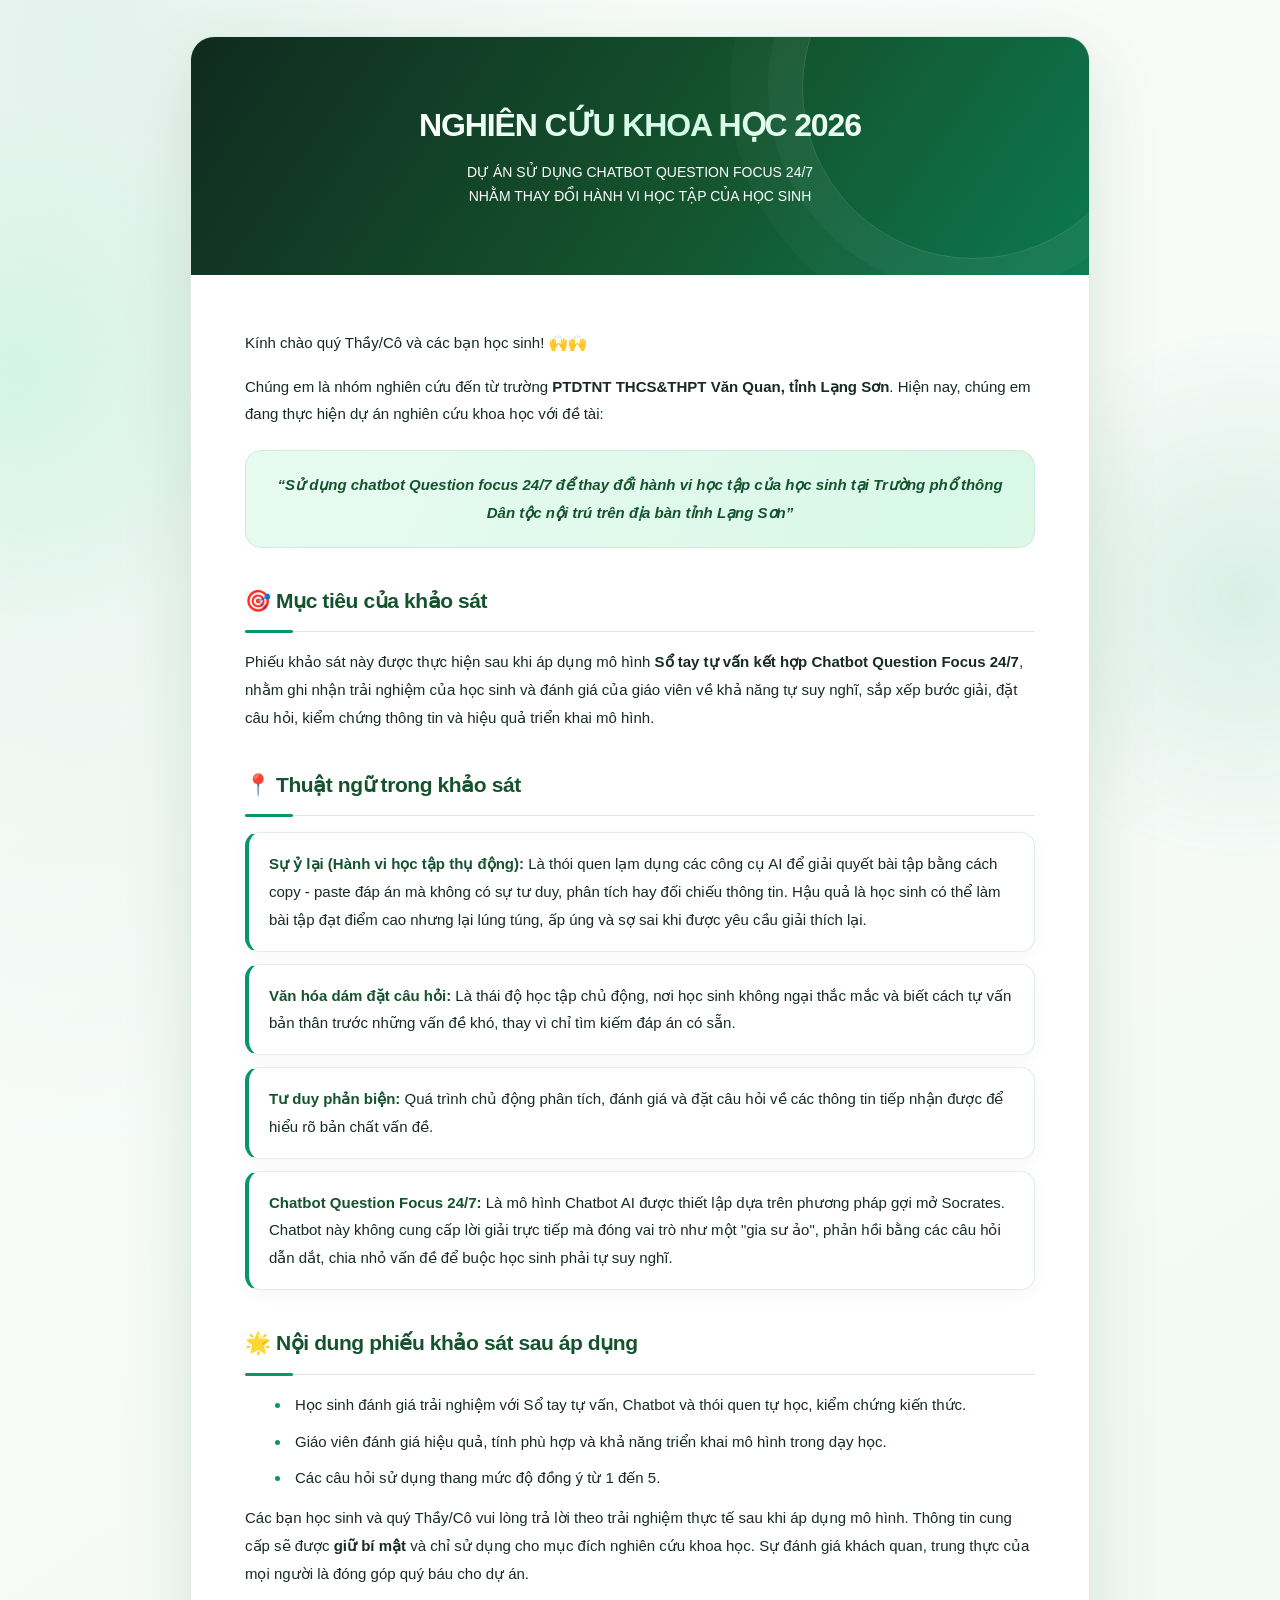
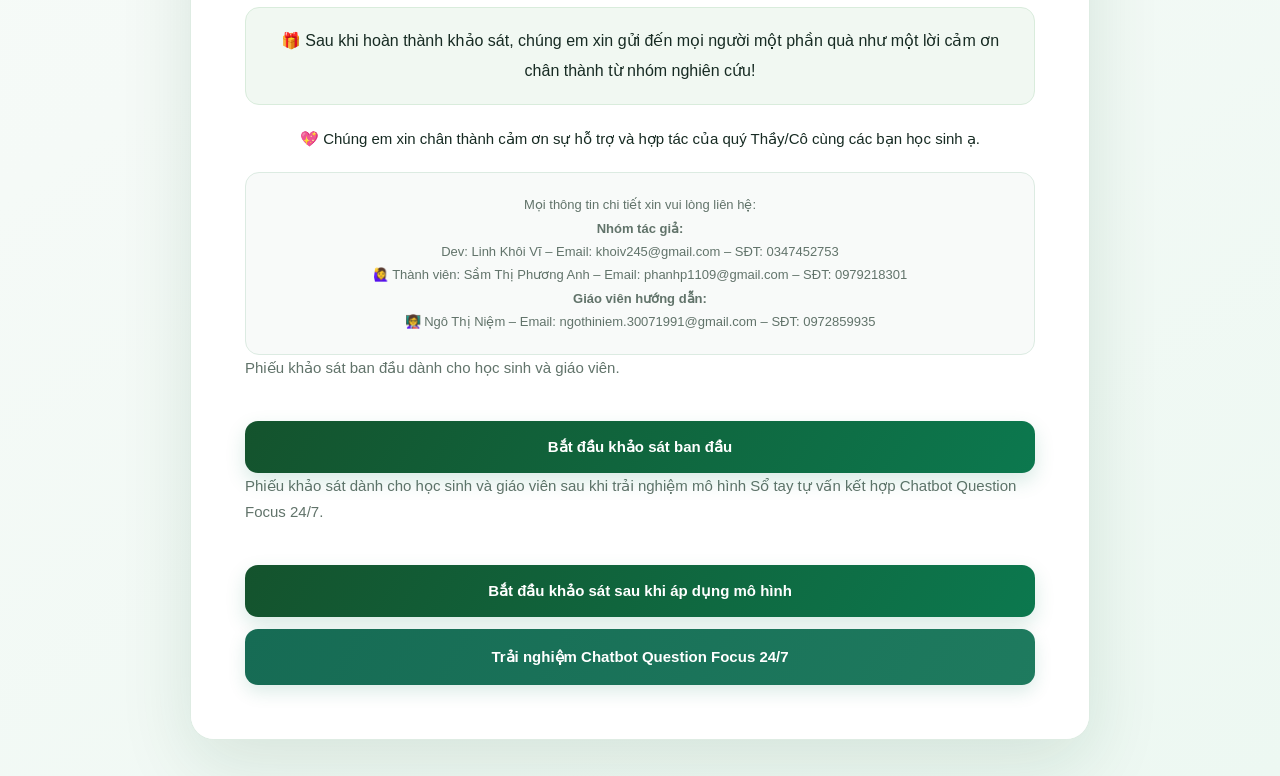
==== index.html @ 38b297c0 "Update index.html" ====
<!DOCTYPE html>
<html lang="vi">
<head>
  <meta charset="UTF-8">
  <meta name="viewport" content="width=device-width, initial-scale=1.0">
  <title>Khảo sát NCKH - Chatbot Question Focus 24/7</title>
  <link rel="stylesheet" href="style.css">
</head>
<body>
<div class="container">

  <div class="header">
    <h1>NGHIÊN CỨU KHOA HỌC 2026</h1>
    <div class="subtitle">
      DỰ ÁN SỬ DỤNG CHATBOT QUESTION FOCUS 24/7<br>
      NHẰM THAY ĐỔI HÀNH VI HỌC TẬP CỦA HỌC SINH
    </div>
  </div>

  <!-- ================= TRANG CHÀO ================= -->
  <div id="introPage" class="intro">

    <!-- Banner đầu trang -->
    <div class="banner-wrap">
      <img
        src="https://i.postimg.cc/vBCntQRx/bannerkhkt.png"
        alt="Banner dự án NCKH - Chatbot Question Focus 24/7"
        class="banner-img"
        onerror="this.parentElement.style.display='none'"
      >
    </div>

    <!-- Nội dung text -->
    <div class="intro-content">
      <p>Kính chào quý Thầy/Cô và các bạn học sinh! 🙌🙌</p>
      <p>Chúng em là nhóm nghiên cứu đến từ trường <strong>PTDTNT THCS&THPT Văn Quan, tỉnh Lạng Sơn</strong>. Hiện nay, chúng em đang thực hiện dự án nghiên cứu khoa học với đề tài:</p>
      <p class="topic">
        “Sử dụng chatbot Question focus 24/7 để thay đổi hành vi học tập của học sinh tại Trường phổ thông Dân tộc nội trú trên địa bàn tỉnh Lạng Sơn”
      </p>

      <h2>🎯 Mục tiêu của khảo sát</h2>
      <p>Phiếu khảo sát này được thực hiện sau khi áp dụng mô hình <strong>Sổ tay tự vấn kết hợp Chatbot Question Focus 24/7</strong>, nhằm ghi nhận trải nghiệm của học sinh và đánh giá của giáo viên về khả năng tự suy nghĩ, sắp xếp bước giải, đặt câu hỏi, kiểm chứng thông tin và hiệu quả triển khai mô hình.</p>

      <h2>📍 Thuật ngữ trong khảo sát</h2>
      <div class="term-box">
        <strong>Sự ỷ lại (Hành vi học tập thụ động):</strong> Là thói quen lạm dụng các công cụ AI để giải quyết bài tập bằng cách copy - paste đáp án mà không có sự tư duy, phân tích hay đối chiếu thông tin. Hậu quả là học sinh có thể làm bài tập đạt điểm cao nhưng lại lúng túng, ấp úng và sợ sai khi được yêu cầu giải thích lại.
      </div>
      <div class="term-box">
        <strong>Văn hóa dám đặt câu hỏi:</strong> Là thái độ học tập chủ động, nơi học sinh không ngại thắc mắc và biết cách tự vấn bản thân trước những vấn đề khó, thay vì chỉ tìm kiếm đáp án có sẵn.
      </div>
      <div class="term-box">
        <strong>Tư duy phản biện:</strong> Quá trình chủ động phân tích, đánh giá và đặt câu hỏi về các thông tin tiếp nhận được để hiểu rõ bản chất vấn đề.
      </div>
      <div class="term-box">
        <strong>Chatbot Question Focus 24/7:</strong> Là mô hình Chatbot AI được thiết lập dựa trên phương pháp gợi mở Socrates. Chatbot này không cung cấp lời giải trực tiếp mà đóng vai trò như một "gia sư ảo", phản hồi bằng các câu hỏi dẫn dắt, chia nhỏ vấn đề để buộc học sinh phải tự suy nghĩ.
      </div>

      <h2>🌟 Nội dung phiếu khảo sát sau áp dụng</h2>
      <ul>
        <li>Học sinh đánh giá trải nghiệm với Sổ tay tự vấn, Chatbot và thói quen tự học, kiểm chứng kiến thức.</li>
        <li>Giáo viên đánh giá hiệu quả, tính phù hợp và khả năng triển khai mô hình trong dạy học.</li>
        <li>Các câu hỏi sử dụng thang mức độ đồng ý từ 1 đến 5.</li>
      </ul>

      <p>Các bạn học sinh và quý Thầy/Cô vui lòng trả lời theo trải nghiệm thực tế sau khi áp dụng mô hình. Thông tin cung cấp sẽ được <strong>giữ bí mật</strong> và chỉ sử dụng cho mục đích nghiên cứu khoa học. Sự đánh giá khách quan, trung thực của mọi người là đóng góp quý báu cho dự án.</p>

      <p class="gift-note">
        🎁 Sau khi hoàn thành khảo sát, chúng em xin gửi đến mọi người một phần quà như một lời cảm ơn chân thành từ nhóm nghiên cứu!
      </p>

      <p class="thanks">💖 Chúng em xin chân thành cảm ơn sự hỗ trợ và hợp tác của quý Thầy/Cô cùng các bạn học sinh ạ.</p>

      <div class="contact">
        Mọi thông tin chi tiết xin vui lòng liên hệ:<br>
        <strong>Nhóm tác giả:</strong><br>
        Dev: Linh Khôi Vĩ – Email: khoiv245@gmail.com – SĐT: 0347452753<br>
        🙋‍♀️ Thành viên: Sầm Thị Phương Anh – Email: phanhp1109@gmail.com – SĐT: 0979218301<br>
        <strong>Giáo viên hướng dẫn:</strong><br>
        👩‍🏫 Ngô Thị Niệm – Email: ngothiniem.30071991@gmail.com – SĐT: 0972859935
      </div>

      <p class="survey-intro">Phiếu khảo sát ban đầu dành cho học sinh và giáo viên.</p>
      <button class="btn-submit" type="button" onclick="showRoleSelection('initial')">
        Bắt đầu khảo sát ban đầu
      </button>
      <p class="survey-intro">Phiếu khảo sát dành cho học sinh và giáo viên sau khi trải nghiệm mô hình Sổ tay tự vấn kết hợp Chatbot Question Focus 24/7.</p>
      <button class="btn-submit" type="button" onclick="showRoleSelection('post')">
        Bắt đầu khảo sát sau khi áp dụng mô hình
      </button>

<a href="https://gemini.google.com/gem/1SuNA6aN_imQfyJyooSz0QFFwAR78Ip6Y?usp=sharing"
   target="_blank"
   rel="noopener"
   class="btn-chatbot">
  Trải nghiệm Chatbot Question Focus 24/7
</a>
    </div>

  </div>

  <!-- ================= CHỌN VAI TRÒ ================= -->
  <div id="rolePage" class="role-section" style="display:none;">
    <h2 id="rolePageTitle">👋 Bạn là ai?</h2>
    <p class="role-hint">Vui lòng chọn vai trò để hiển thị bảng khảo sát phù hợp</p>
    <div class="role-buttons">
      <button class="role-btn" onclick="selectRole('student')">
        <span class="icon">🎓</span>
        Học sinh
        <small>Dành cho học sinh các trường tham gia khảo sát</small>
      </button>
      <button class="role-btn" onclick="selectRole('teacher')">
        <span class="icon">👩‍🏫</span>
        Giáo viên
        <small>Dành cho quý Thầy/Cô giáo viên</small>
      </button>
    </div>
  </div>

  <!-- ================= FORM THÔNG TIN ================= -->
  <div id="infoPage" class="info-section" style="display:none;">
    <button class="btn-back" onclick="backToRole()">← Quay lại</button>
    <h2 id="infoTitle">📝 Thông tin người tham gia</h2>
    <p class="info-hint">Vui lòng cung cấp thông tin để phục vụ khảo sát.</p>

    <form id="infoForm" onsubmit="submitInfo(event)">
      <div class="form-group">
        <label for="school">Trường <span class="required">*</span></label>
        <select id="school" name="school" required>
          <option value="">-- Chọn trường --</option>
          <option value="PTDTNT THCS&THPT Bắc Sơn">PTDTNT THCS&amp;THPT Bắc Sơn</option>
          <option value="PTDTNT THCS&THPT Lộc Bình">PTDTNT THCS&amp;THPT Lộc Bình</option>
          <option value="PTDTNT THCS&THPT Chi Lăng">PTDTNT THCS&amp;THPT Chi Lăng</option>
        </select>
        <div class="error-msg" id="errSchool"></div>
      </div>

      <div class="form-group">
        <label for="fullName">Họ và tên <span class="required">*</span></label>
        <input type="text" id="fullName" name="fullName" placeholder="Ví dụ: Nguyễn Văn A" required maxlength="60">
        <div class="error-msg" id="errName"></div>
      </div>

      <div class="form-group" id="classGroup" hidden>
        <label for="className">Lớp <span class="required">*</span></label>
        <input type="text" id="className" name="className" placeholder="Ví dụ: 10A1" maxlength="20">
        <div class="error-msg" id="errClass"></div>
      </div>

      <button type="submit" class="btn-submit">Tiếp tục →</button>
    </form>
  </div>

  <!-- ================= KHẢO SÁT HỌC SINH ================= -->
  <div id="studentSurvey" class="survey">
    <button class="btn-back" onclick="backToRole()">← Quay lại</button>
    <div class="progress-bar"><div class="progress-fill" id="progressStudent"></div></div>

    <div class="section-title">Phần 1: Khảo sát biểu hiện của sự ỷ lại (Câu 1–3)</div>

    <div class="question">
      <p>Câu 1: Trong các giờ tự học buổi tối, em thường xuyên sử dụng công cụ AI (ChatGPT, QANDA, Google Lens...) chỉ để chép đáp án cho xong bài thay vì tự suy nghĩ giải quyết.</p>
      <div class="options">
        <label class="option"><input type="radio" name="s1" value="1"> Rất hiếm khi</label>
        <label class="option"><input type="radio" name="s1" value="2"> Hiếm khi</label>
        <label class="option"><input type="radio" name="s1" value="3"> Thỉnh thoảng</label>
        <label class="option"><input type="radio" name="s1" value="4"> Thường xuyên</label>
        <label class="option"><input type="radio" name="s1" value="5"> Rất thường xuyên</label>
      </div>
    </div>

    <div class="question">
      <p>Câu 2: Mỗi khi dùng AI hỗ trợ học tập, em thường chụp ảnh hoặc dán thẳng đề bài kèm yêu cầu "Giải hộ bài này" chứ chưa có thói quen xin gợi ý từng bước.</p>
      <div class="options">
        <label class="option"><input type="radio" name="s2" value="1"> Rất hiếm khi</label>
        <label class="option"><input type="radio" name="s2" value="2"> Hiếm khi</label>
        <label class="option"><input type="radio" name="s2" value="3"> Thỉnh thoảng</label>
        <label class="option"><input type="radio" name="s2" value="4"> Thường xuyên</label>
        <label class="option"><input type="radio" name="s2" value="5"> Rất thường xuyên</label>
      </div>
    </div>

    <div class="question">
      <p>Câu 3: Khi gặp bài tập khó, phản xạ đầu tiên của em là mở điện thoại hỏi ngay AI vì ngại suy nghĩ, thay vì lật mở sách giáo khoa hay xem lại vở ghi trên lớp.</p>
      <div class="options">
        <label class="option"><input type="radio" name="s3" value="1"> Rất hiếm khi</label>
        <label class="option"><input type="radio" name="s3" value="2"> Hiếm khi</label>
        <label class="option"><input type="radio" name="s3" value="3"> Thỉnh thoảng</label>
        <label class="option"><input type="radio" name="s3" value="4"> Thường xuyên</label>
        <label class="option"><input type="radio" name="s3" value="5"> Rất thường xuyên</label>
      </div>
    </div>

    <div class="section-title">Phần 2: Biểu hiện thụ động trong học tập (Câu 4–6)</div>

    <div class="question">
      <p>Câu 4: Trong giờ học trên lớp hoặc giờ tự học, em thường rụt rè, sợ trả lời sai nên ít khi chủ động đặt các câu hỏi "Vì sao?", "Tại sao?" để hiểu sâu vấn đề.</p>
      <div class="options">
        <label class="option"><input type="radio" name="s4" value="1"> Rất hiếm khi</label>
        <label class="option"><input type="radio" name="s4" value="2"> Hiếm khi</label>
        <label class="option"><input type="radio" name="s4" value="3"> Thỉnh thoảng</label>
        <label class="option"><input type="radio" name="s4" value="4"> Thường xuyên</label>
        <label class="option"><input type="radio" name="s4" value="5"> Rất thường xuyên</label>
      </div>
    </div>

    <div class="question">
      <p>Câu 5: Em có thể hoàn thành bài tập về nhà đạt điểm cao nhờ công cụ AI nhưng lại lúng túng, ấp úng, không giải thích được cách làm khi giáo viên gọi lên bảng kiểm tra.</p>
      <div class="options">
        <label class="option"><input type="radio" name="s5" value="1"> Rất hiếm khi</label>
        <label class="option"><input type="radio" name="s5" value="2"> Hiếm khi</label>
        <label class="option"><input type="radio" name="s5" value="3"> Thỉnh thoảng</label>
        <label class="option"><input type="radio" name="s5" value="4"> Thường xuyên</label>
        <label class="option"><input type="radio" name="s5" value="5"> Rất thường xuyên</label>
      </div>
    </div>

    <div class="question">
      <p>Câu 6: Sau khi nhận được câu trả lời từ AI, em thường tin tưởng và chép lại ngay mà không có thói quen đối chiếu, kiểm chứng tính chính xác qua sách giáo khoa hay tài liệu chuẩn.</p>
      <div class="options">
        <label class="option"><input type="radio" name="s6" value="1"> Rất hiếm khi</label>
        <label class="option"><input type="radio" name="s6" value="2"> Hiếm khi</label>
        <label class="option"><input type="radio" name="s6" value="3"> Thỉnh thoảng</label>
        <label class="option"><input type="radio" name="s6" value="4"> Thường xuyên</label>
        <label class="option"><input type="radio" name="s6" value="5"> Rất thường xuyên</label>
      </div>
    </div>

    <button class="btn-submit" id="btnStudent" onclick="submitSurvey('student')">Gửi khảo sát ✓</button>
  </div>

  <!-- ================= KHẢO SÁT GIÁO VIÊN ================= -->
  <div id="teacherSurvey" class="survey">
    <button class="btn-back" onclick="backToRole()">← Quay lại</button>
    <div class="progress-bar"><div class="progress-fill" id="progressTeacher"></div></div>

    <div class="section-title">Phần 1: Khảo sát thực trạng hành vi học tập và sự ỷ lại của học sinh</div>

    <div class="question">
      <p>Câu 1: Thầy/Cô nhận thấy học sinh hiện nay có thói quen lạm dụng các công cụ AI để giải quyết bài tập bằng cách copy - paste đáp án mà không có sự tư duy, phân tích hay đối chiếu thông tin qua sách giáo khoa.</p>
      <div class="options">
        <label class="option"><input type="radio" name="t1" value="1"> Hoàn toàn không đồng ý</label>
        <label class="option"><input type="radio" name="t1" value="2"> Không đồng ý</label>
        <label class="option"><input type="radio" name="t1" value="3"> Phân vân</label>
        <label class="option"><input type="radio" name="t1" value="4"> Đồng ý</label>
        <label class="option"><input type="radio" name="t1" value="5"> Hoàn toàn đồng ý</label>
      </div>
    </div>

    <div class="question">
      <p>Câu 2: Nhiều học sinh làm bài tập về nhà đạt điểm cao nhưng lại lúng túng, không thể giải thích lại cách làm khi cô giáo gọi lên bảng để chữa bài.</p>
      <div class="options">
        <label class="option"><input type="radio" name="t2" value="1"> Hoàn toàn không đồng ý</label>
        <label class="option"><input type="radio" name="t2" value="2"> Không đồng ý</label>
        <label class="option"><input type="radio" name="t2" value="3"> Phân vân</label>
        <label class="option"><input type="radio" name="t2" value="4"> Đồng ý</label>
        <label class="option"><input type="radio" name="t2" value="5"> Hoàn toàn đồng ý</label>
      </div>
    </div>

    <div class="question">
      <p>Câu 3: Học sinh thường có tâm lý ấp úng, sợ sai khi đối diện với các câu hỏi kiểm tra trên lớp.</p>
      <div class="options">
        <label class="option"><input type="radio" name="t3" value="1"> Hoàn toàn không đồng ý</label>
        <label class="option"><input type="radio" name="t3" value="2"> Không đồng ý</label>
        <label class="option"><input type="radio" name="t3" value="3"> Phân vân</label>
        <label class="option"><input type="radio" name="t3" value="4"> Đồng ý</label>
        <label class="option"><input type="radio" name="t3" value="5"> Hoàn toàn đồng ý</label>
      </div>
    </div>

    <div class="question">
      <p>Câu 4: Khi gặp bài tập khó, phản xạ của học sinh hiếm khi là lật mở sách giáo khoa hay xem lại kiến thức giáo viên giảng bài để tự giải quyết.</p>
      <div class="options">
        <label class="option"><input type="radio" name="t4" value="1"> Hoàn toàn không đồng ý</label>
        <label class="option"><input type="radio" name="t4" value="2"> Không đồng ý</label>
        <label class="option"><input type="radio" name="t4" value="3"> Phân vân</label>
        <label class="option"><input type="radio" name="t4" value="4"> Đồng ý</label>
        <label class="option"><input type="radio" name="t4" value="5"> Hoàn toàn đồng ý</label>
      </div>
    </div>

    <div class="section-title">Phần 2: Khảo sát các yếu tố ảnh hưởng đến thói quen học tập thụ động</div>

    <div class="question">
      <p>Câu 1: Học sinh hiện nay có tâm lý sợ trả lời sai và chưa biết cách đặt câu hỏi.</p>
      <div class="options">
        <label class="option"><input type="radio" name="t5" value="1"> Hoàn toàn không đồng ý</label>
        <label class="option"><input type="radio" name="t5" value="2"> Không đồng ý</label>
        <label class="option"><input type="radio" name="t5" value="3"> Phân vân</label>
        <label class="option"><input type="radio" name="t5" value="4"> Đồng ý</label>
        <label class="option"><input type="radio" name="t5" value="5"> Hoàn toàn đồng ý</label>
      </div>
    </div>

    <div class="question">
      <p>Câu 2: Học sinh có thói quen tìm đáp án sẵn trên Internet hoặc AI thay vì tự suy nghĩ.</p>
      <div class="options">
        <label class="option"><input type="radio" name="t6" value="1"> Hoàn toàn không đồng ý</label>
        <label class="option"><input type="radio" name="t6" value="2"> Không đồng ý</label>
        <label class="option"><input type="radio" name="t6" value="3"> Phân vân</label>
        <label class="option"><input type="radio" name="t6" value="4"> Đồng ý</label>
        <label class="option"><input type="radio" name="t6" value="5"> Hoàn toàn đồng ý</label>
      </div>
    </div>

    <div class="question">
      <p>Câu 3: Việc thiếu môi trường khuyến khích đặt câu hỏi tại lớp học là một trong những nguyên nhân khiến học sinh ngại tương tác.</p>
      <div class="options">
        <label class="option"><input type="radio" name="t7" value="1"> Hoàn toàn không đồng ý</label>
        <label class="option"><input type="radio" name="t7" value="2"> Không đồng ý</label>
        <label class="option"><input type="radio" name="t7" value="3"> Phân vân</label>
        <label class="option"><input type="radio" name="t7" value="4"> Đồng ý</label>
        <label class="option"><input type="radio" name="t7" value="5"> Hoàn toàn đồng ý</label>
      </div>
    </div>

    <div class="question">
      <p>Câu 4: Sự bùng nổ của các công cụ AI hiện nay khiến học sinh quá dễ dàng tiếp cận đáp án sẵn, làm gia tăng sự ỷ lại.</p>
      <div class="options">
        <label class="option"><input type="radio" name="t8" value="1"> Hoàn toàn không đồng ý</label>
        <label class="option"><input type="radio" name="t8" value="2"> Không đồng ý</label>
        <label class="option"><input type="radio" name="t8" value="3"> Phân vân</label>
        <label class="option"><input type="radio" name="t8" value="4"> Đồng ý</label>
        <label class="option"><input type="radio" name="t8" value="5"> Hoàn toàn đồng ý</label>
      </div>
    </div>

    <div class="section-title">Phần 3: Đánh giá tiềm năng của giải pháp "Chatbot Question Focus 24/7"</div>

    <p class="note-box">
      <em>(Chatbot Question Focus 24/7 là mô hình được thiết lập lại bằng cấu trúc lệnh Socratic. Thay vì cung cấp đáp án trực tiếp, Chatbot đóng vai trò "gia sư ảo", phản hồi bằng câu hỏi dẫn dắt, chia nhỏ vấn đề để buộc học sinh tự suy nghĩ).</em>
    </p>

    <div class="question">
      <p>Câu 1: Thầy/Cô cho rằng việc rèn luyện văn hóa dám đặt câu hỏi (tự vấn trước vấn đề khó thay vì tìm đáp án sẵn) là rất cần thiết cho học sinh hiện nay.</p>
      <div class="options">
        <label class="option"><input type="radio" name="t9" value="1"> Hoàn toàn không đồng ý</label>
        <label class="option"><input type="radio" name="t9" value="2"> Không đồng ý</label>
        <label class="option"><input type="radio" name="t9" value="3"> Phân vân</label>
        <label class="option"><input type="radio" name="t9" value="4"> Đồng ý</label>
        <label class="option"><input type="radio" name="t9" value="5"> Hoàn toàn đồng ý</label>
      </div>
    </div>

    <div class="question">
      <p>Câu 2: Việc sử dụng công cụ AI đóng vai trò như một "người hướng dẫn phản biện" (chỉ gợi ý, không giải hộ) sẽ giúp học sinh từ bỏ thói quen chờ đáp án.</p>
      <div class="options">
        <label class="option"><input type="radio" name="t10" value="1"> Hoàn toàn không đồng ý</label>
        <label class="option"><input type="radio" name="t10" value="2"> Không đồng ý</label>
        <label class="option"><input type="radio" name="t10" value="3"> Phân vân</label>
        <label class="option"><input type="radio" name="t10" value="4"> Đồng ý</label>
        <label class="option"><input type="radio" name="t10" value="5"> Hoàn toàn đồng ý</label>
      </div>
    </div>

    <div class="question">
      <p>Câu 3: Nếu học sinh biết cách tương tác với AI bằng các câu lệnh (prompt) chủ động như "Gợi ý cho tôi bước đầu tiên" thay vì "Giải hộ bài này", tư duy phản biện của các em sẽ được cải thiện.</p>
      <div class="options">
        <label class="option"><input type="radio" name="t11" value="1"> Hoàn toàn không đồng ý</label>
        <label class="option"><input type="radio" name="t11" value="2"> Không đồng ý</label>
        <label class="option"><input type="radio" name="t11" value="3"> Phân vân</label>
        <label class="option"><input type="radio" name="t11" value="4"> Đồng ý</label>
        <label class="option"><input type="radio" name="t11" value="5"> Hoàn toàn đồng ý</label>
      </div>
    </div>

    <div class="question">
      <p>Câu 4: Giải pháp đưa một "gia sư ảo" gợi mở vào quá trình tự học buổi tối tại trường (nơi không có sự trợ giúp trực tiếp của giáo viên hay cha mẹ) là phù hợp và khả thi.</p>
      <div class="options">
        <label class="option"><input type="radio" name="t12" value="1"> Hoàn toàn không đồng ý</label>
        <label class="option"><input type="radio" name="t12" value="2"> Không đồng ý</label>
        <label class="option"><input type="radio" name="t12" value="3"> Phân vân</label>
        <label class="option"><input type="radio" name="t12" value="4"> Đồng ý</label>
        <label class="option"><input type="radio" name="t12" value="5"> Hoàn toàn đồng ý</label>
      </div>
    </div>

    <div class="section-title">Phần 4: Câu hỏi mở</div>
    <div class="question">
      <p>Câu 1: Thầy/Cô có đề xuất gì thêm để giúp học sinh giảm bớt sự ỷ lại vào công cụ AI và rèn luyện năng lực tự học?</p>
      <textarea id="teacherOpen" placeholder="Nhập ý kiến của Thầy/Cô..."></textarea>
    </div>

    <button class="btn-submit" id="btnTeacher" onclick="submitSurvey('teacher')">Gửi khảo sát ✓</button>
  </div>

  <div id="postStudentSurvey" class="survey">
    <button class="btn-back" onclick="backToRole()">← Quay lại</button>
    <h2 class="survey-heading">Khảo sát học sinh sau khi áp dụng mô hình</h2>
    <p class="survey-intro">Vui lòng chọn mức độ đồng ý phù hợp với trải nghiệm của em sau khi sử dụng mô hình.</p>
    <div class="progress-bar"><div class="progress-fill" id="progressPostStudent"></div></div>
    <div id="postStudentQuestions"></div>
    <button class="btn-submit" id="btnPostStudent" onclick="submitSurvey('student', 'post')">Gửi khảo sát ✓</button>
  </div>

  <div id="postTeacherSurvey" class="survey">
    <button class="btn-back" onclick="backToRole()">← Quay lại</button>
    <h2 class="survey-heading">Khảo sát giáo viên sau khi áp dụng mô hình</h2>
    <p class="survey-intro">Vui lòng đánh giá hiệu quả mô hình theo quan sát và trải nghiệm của Thầy/Cô.</p>
    <div class="progress-bar"><div class="progress-fill" id="progressPostTeacher"></div></div>
    <div id="postTeacherQuestions"></div>
    <button class="btn-submit" id="btnPostTeacher" onclick="submitSurvey('teacher', 'post')">Gửi khảo sát ✓</button>
  </div>

  <!-- ================= KẾT QUẢ ================= -->
  <div id="resultPage" class="result">
    <div class="check">🎉</div>
    <h2>Khảo sát đã được gửi thành công!</h2>
    <p>Cảm ơn bạn đã dành thời gian tham gia khảo sát của nhóm nghiên cứu.</p>
    <div class="gift-box">
      <span class="emoji">🎁</span>
      <strong>Phần quà cảm ơn!</strong><br>
      <span class="gift-text">Hãy chụp màn hình trang này và liên hệ với nhóm nghiên cứu để nhận phần quà nhé!</span>
    </div>
    <button class="btn-back" onclick="location.reload()">← Làm lại khảo sát</button>
  </div>

</div>

<script src="script.js"></script>
</body>
</html>
---- style.css ----
* { box-sizing: border-box; margin: 0; padding: 0; }

body {
  font-family: 'Segoe UI', Tahoma, Arial, sans-serif;
  background: linear-gradient(135deg, #667eea 0%, #764ba2 100%);
  min-height: 100vh;
  color: #2d3436;
  padding: 20px;
}

.container {
  max-width: 900px;
  margin: 0 auto;
  background: #fff;
  border-radius: 20px;
  box-shadow: 0 20px 60px rgba(0,0,0,0.3);
  overflow: hidden;
}

/* ===== HEADER ===== */
.header {
  background: linear-gradient(135deg, #4a69bd, #6a89cc);
  color: #fff;
  padding: 35px 30px;
  text-align: center;
}
.header h1 { font-size: 22px; margin-bottom: 8px; line-height: 1.4; }
.header .subtitle { font-size: 14px; opacity: 0.95; margin-top: 10px; }

/* ===== BANNER ===== */
.banner-wrap {
  width: 100%;
  margin: 0 auto;
  padding: 0;
  display: flex;
  justify-content: center;
  align-items: center;
  overflow: hidden;
  background: #eef2ff;
  line-height: 0;
}

.banner-img {
  width: 100%;
  height: auto;
  display: block;
  margin: 0 auto;
  object-fit: contain;
  object-position: center;
}

/* ===== INTRO ===== */
.intro {
  padding: 0;
  background: #f8f9ff;
  line-height: 1.7;
  font-size: 15px;
}

.intro-content {
  padding: 25px 30px 30px 30px;
}

.intro h2 {
  color: #4a69bd;
  font-size: 18px;
  margin: 20px 0 12px;
  padding-bottom: 8px;
  border-bottom: 2px solid #dfe6ff;
}
.intro p { margin-bottom: 12px; }
.intro ul { margin-left: 22px; margin-bottom: 12px; }
.intro li { margin-bottom: 8px; }

.topic {
  font-style: italic;
  color: #4a69bd;
  font-weight: 600;
  text-align: center;
  padding: 12px;
  background: #eef2ff;
  border-radius: 8px;
  margin: 12px 0;
}

.term-box {
  background: #fff;
  border-left: 4px solid #4a69bd;
  padding: 14px 18px;
  border-radius: 8px;
  margin-bottom: 12px;
  box-shadow: 0 2px 8px rgba(0,0,0,0.05);
}
.term-box strong { color: #4a69bd; }

.gift-note {
  text-align: center;
  font-size: 16px;
  padding: 15px;
  background: #fff8e1;
  border-radius: 10px;
  margin-top: 20px;
}
.thanks { text-align: center; margin-top: 20px; }

.contact {
  font-size: 13px;
  color: #636e72;
  margin-top: 20px;
  text-align: center;
  line-height: 1.8;
}

/* ===== CHỌN VAI TRÒ ===== */
.role-section { padding: 40px 30px; text-align: center; }
.role-section h2 { font-size: 22px; color: #2d3436; margin-bottom: 25px; }
.role-hint { color: #636e72; margin-bottom: 25px; }

.role-buttons {
  display: flex;
  gap: 20px;
  justify-content: center;
  flex-wrap: wrap;
}
.role-btn {
  flex: 1;
  min-width: 220px;
  max-width: 320px;
  padding: 35px 20px;
  border: 3px solid #dfe6ff;
  border-radius: 18px;
  background: #fff;
  cursor: pointer;
  transition: all 0.3s ease;
  font-size: 17px;
  font-weight: 600;
  color: #2d3436;
  font-family: inherit;
}
.role-btn:hover {
  border-color: #4a69bd;
  transform: translateY(-5px);
  box-shadow: 0 12px 30px rgba(74,105,189,0.25);
}
.role-btn .icon { font-size: 48px; display: block; margin-bottom: 12px; }
.role-btn small {
  display: block;
  font-weight: 400;
  color: #636e72;
  margin-top: 8px;
  font-size: 13px;
}

/* ===== FORM THÔNG TIN ===== */
.info-section {
  padding: 30px;
  background: #f8f9ff;
}
.info-section h2 {
  font-size: 20px;
  color: #4a69bd;
  margin-bottom: 10px;
}
.info-hint {
  color: #636e72;
  font-size: 14px;
  margin-bottom: 25px;
}
.form-group {
  margin-bottom: 20px;
}
.form-group label {
  display: block;
  font-weight: 600;
  font-size: 15px;
  margin-bottom: 8px;
  color: #2d3436;
}
.form-group label .required {
  color: #e74c3c;
  margin-left: 4px;
}
.form-group input,
.form-group select {
  width: 100%;
  padding: 12px 16px;
  border: 2px solid #dfe6ff;
  border-radius: 10px;
  font-size: 15px;
  font-family: inherit;
  transition: border-color 0.2s;
  background: #fff;
}
.form-group input:focus,
.form-group select:focus {
  outline: none;
  border-color: #4a69bd;
  box-shadow: 0 0 0 3px rgba(74,105,189,0.12);
}
.form-group input.error,
.form-group select.error {
  border-color: #e74c3c;
  background: #fff5f5;
}
.error-msg {
  color: #e74c3c;
  font-size: 13px;
  margin-top: 6px;
  min-height: 18px;
  display: none;
}
.error-msg.show { display: block; }

/* ===== SURVEY ===== */
.survey { padding: 30px; display: none; }
.survey.active { display: block; }

.section-title {
  background: #4a69bd;
  color: #fff;
  padding: 12px 18px;
  border-radius: 10px;
  font-size: 16px;
  margin: 25px 0 18px;
  font-weight: 600;
}
.section-title:first-of-type { margin-top: 0; }

.question {
  background: #f8f9ff;
  border-radius: 12px;
  padding: 18px;
  margin-bottom: 16px;
  border-left: 4px solid #6a89cc;
}
.question p {
  font-weight: 600;
  margin-bottom: 14px;
  font-size: 15px;
  line-height: 1.5;
}

.options { display: flex; flex-direction: column; gap: 8px; }
.option {
  display: flex;
  align-items: center;
  padding: 10px 14px;
  background: #fff;
  border-radius: 8px;
  cursor: pointer;
  transition: all 0.2s;
  border: 2px solid transparent;
}
.option:hover { background: #eef2ff; }
.option input {
  margin-right: 12px;
  accent-color: #4a69bd;
  width: 18px;
  height: 18px;
}
.option.selected { border-color: #4a69bd; background: #eef2ff; }

.note-box {
  background: #fff8e1;
  padding: 12px;
  border-radius: 8px;
  font-size: 14px;
  margin-bottom: 15px;
  line-height: 1.6;
}

textarea {
  width: 100%;
  min-height: 100px;
  padding: 12px;
  border: 2px solid #dfe6ff;
  border-radius: 8px;
  font-family: inherit;
  font-size: 14px;
  resize: vertical;
}
textarea:focus { outline: none; border-color: #4a69bd; }

/* ===== BUTTONS ===== */
.btn-submit {
  width: 100%;
  padding: 16px;
  background: linear-gradient(135deg, #4a69bd, #6a89cc);
  color: #fff;
  border: none;
  border-radius: 12px;
  font-size: 17px;
  font-weight: 600;
  cursor: pointer;
  margin-top: 25px;
  transition: all 0.3s;
  font-family: inherit;
}
.btn-submit:hover {
  transform: translateY(-2px);
  box-shadow: 0 10px 25px rgba(74,105,189,0.4);
}
.btn-submit:disabled {
  opacity: 0.6;
  cursor: not-allowed;
  transform: none;
}

.btn-back {
  background: #dfe6ff;
  color: #4a69bd;
  border: none;
  padding: 10px 20px;
  border-radius: 8px;
  cursor: pointer;
  font-weight: 600;
  margin-bottom: 15px;
  font-size: 14px;
  font-family: inherit;
}
.btn-back:hover { background: #c8d4ff; }

/* ===== KẾT QUẢ ===== */
.result {
  padding: 40px 30px;
  text-align: center;
  display: none;
}
.result.active { display: block; }
.result .check {
  font-size: 70px;
  margin-bottom: 15px;
  animation: pop 0.5s ease;
}
@keyframes pop {
  0% { transform: scale(0); }
  70% { transform: scale(1.2); }
  100% { transform: scale(1); }
}
.result h2 { color: #27ae60; margin-bottom: 12px; }
.result p { color: #636e72; margin-bottom: 20px; line-height: 1.6; }

.gift-box {
  background: linear-gradient(135deg, #ffeaa7, #fdcb6e);
  border-radius: 15px;
  padding: 25px;
  margin: 20px 0;
  font-size: 16px;
}
.gift-box .emoji { font-size: 40px; display: block; margin-bottom: 10px; }
.gift-text { font-size: 14px; }

/* ===== PROGRESS ===== */
.progress-bar {
  height: 6px;
  background: #dfe6ff;
  border-radius: 3px;
  margin-bottom: 20px;
  overflow: hidden;
}
.progress-fill {
  height: 100%;
  background: linear-gradient(90deg, #4a69bd, #6a89cc);
  width: 0%;
  transition: width 0.3s;
}

/* ===== NÚT TRẢI NGHIỆM CHATBOT ===== */
.btn-chatbot {
  display: block;
  width: 100%;
  padding: 16px;
  background: linear-gradient(135deg, #f39c12, #e67e22);
  color: #fff;
  border: none;
  border-radius: 12px;
  font-size: 17px;
  font-weight: 600;
  cursor: pointer;
  margin-top: 12px;
  text-align: center;
  text-decoration: none;
  transition: all 0.3s;
  font-family: inherit;
  box-shadow: 0 4px 12px rgba(243, 156, 18, 0.3);
}
.btn-chatbot:hover {
  transform: translateY(-2px);
  box-shadow: 0 10px 25px rgba(243, 156, 18, 0.5);
  background: linear-gradient(135deg, #e67e22, #d35400);
}
.btn-chatbot:active {
  transform: translateY(0);
}

.btn-survey-closed,
.btn-survey-closed:disabled {
  margin-top: 25px;
  background: #e4e7ef;
  color: #737b8b;
  cursor: not-allowed;
  opacity: 1;
  box-shadow: none;
  transform: none;
}
.closed-survey-message {
  color: #737b8b;
  font-size: 13px;
  text-align: center;
  margin-top: 8px;
}
.survey-heading { color: #4a69bd; margin-bottom: 10px; }
.survey-intro { color: #636e72; margin-bottom: 20px; line-height: 1.6; }

/* ===== RESPONSIVE ===== */
@media (max-width: 600px) {
  .header h1 { font-size: 18px; }
  .intro-content { padding: 20px; }
  .info-section { padding: 20px; }
  .survey, .result, .role-section { padding: 20px; }
  .role-btn { min-width: 100%; }
}

@keyframes page-enter {
  from { opacity: 0; transform: translateY(16px); }
  to { opacity: 1; transform: translateY(0); }
}
@keyframes gradient-drift {
  from { background-position: 0% 50%; }
  to { background-position: 100% 50%; }
}
@keyframes banner-reveal {
  from { opacity: 0; transform: scale(1.025); }
  to { opacity: 1; transform: scale(1); }
}

body {
  background-size: 180% 180%;
  animation: gradient-drift 22s ease-in-out infinite alternate;
}
.container {
  animation: page-enter 700ms cubic-bezier(.2,.75,.3,1) both;
}
.header {
  background: linear-gradient(120deg, #4a69bd, #6a89cc, #536fc0);
  background-size: 200% 200%;
  animation: gradient-drift 14s ease-in-out infinite alternate;
}
.header h1, .header .subtitle { animation: page-enter 650ms 120ms both; }
.banner-img { animation: banner-reveal 900ms 100ms both; }

.intro-content > p,
.intro-content > h2,
.intro-content > ul,
.intro-content > .term-box,
.intro-content > .contact {
  animation: page-enter 550ms both;
}
.intro-content > :nth-child(2) { animation-delay: 60ms; }
.intro-content > :nth-child(3) { animation-delay: 110ms; }
.intro-content > :nth-child(4) { animation-delay: 160ms; }
.term-box,
.topic,
.gift-note {
  transition: transform 220ms ease, box-shadow 220ms ease, border-color 220ms ease;
}
.term-box:hover,
.topic:hover,
.gift-note:hover {
  transform: translateY(-3px);
  box-shadow: 0 10px 24px rgba(45,52,54,0.1);
}
.term-box:hover { border-left-color: #6a89cc; }

.role-btn {
  animation: page-enter 550ms cubic-bezier(.2,.75,.3,1) both;
  transition: border-color 240ms ease, transform 240ms ease, box-shadow 240ms ease, background 240ms ease;
}
.role-btn:nth-child(2) { animation-delay: 100ms; }
.role-btn:focus-visible,
.btn-submit:focus-visible,
.btn-back:focus-visible,
.btn-chatbot:focus-visible {
  outline: 3px solid rgba(74,105,189,0.45);
  outline-offset: 3px;
}
.role-btn:active { transform: translateY(-1px) scale(0.99); }

.info-section,
.survey.active,
.result.active,
.role-section {
  animation: page-enter 480ms cubic-bezier(.2,.75,.3,1) both;
}
.form-group input,
.form-group select,
textarea {
  transition: border-color 200ms ease, box-shadow 200ms ease, background 200ms ease;
}
.form-group input:focus,
.form-group select:focus,
textarea:focus {
  box-shadow: 0 0 0 4px rgba(74,105,189,0.1);
}
.question {
  transition: transform 220ms ease, box-shadow 220ms ease, border-color 220ms ease;
}
.question:hover {
  transform: translateY(-2px);
  border-left-color: #4a69bd;
  box-shadow: 0 8px 20px rgba(45,52,54,0.07);
}
.option {
  transition: background 180ms ease, border-color 180ms ease, transform 180ms ease;
}
.option:hover { transform: translateX(3px); }
.option.selected { border-color: #4a69bd; background: #eef2ff; }

.btn-submit,
.btn-chatbot,
.btn-back {
  transition: transform 220ms ease, box-shadow 220ms ease, background 220ms ease;
}
.btn-submit:not(:disabled):active,
.btn-chatbot:active,
.btn-back:active {
  transform: translateY(0) scale(0.99);
}
.btn-submit:not(:disabled):hover,
.btn-chatbot:hover { filter: saturate(1.08); }
.progress-fill { position: relative; }
.progress-fill::after {
  content: "";
  position: absolute;
  inset: 0;
  background: linear-gradient(90deg, transparent, rgba(255,255,255,0.4), transparent);
  transform: translateX(-100%);
  animation: progress-glint 2.4s ease-in-out infinite;
}
@keyframes progress-glint {
  to { transform: translateX(100%); }
}
.gift-box { transition: transform 240ms ease, box-shadow 240ms ease; }
.gift-box:hover {
  transform: translateY(-3px);
  box-shadow: 0 12px 26px rgba(180,133,34,0.2);
}

@media (prefers-reduced-motion: reduce) {
  *, *::before, *::after {
    scroll-behavior: auto !important;
    animation-duration: 0.01ms !important;
    animation-iteration-count: 1 !important;
    transition-duration: 0.01ms !important;
  }
}

:root {
  color-scheme: light;
  --academic-green: #087b55;
  --academic-green-dark: #066244;
  --academic-navy: #0b172a;
  --academic-mint: #ddf5e8;
  --academic-bg: #f6f9f7;
  --academic-surface: #fff;
  --academic-border: #e2eae5;
  --academic-muted: #64748b;
  --academic-shadow: 0 18px 55px rgba(11, 23, 42, 0.1);
}

html { scroll-behavior: smooth; }
body {
  padding: clamp(12px, 3vw, 36px);
  color: var(--academic-navy);
  background:
    radial-gradient(ellipse at 6% 2%, rgba(8,123,85,0.1), transparent 34%),
    linear-gradient(145deg, #f8fbf9, var(--academic-bg) 55%, #edf6f0);
  background-size: auto, 180% 180%;
  font-family: "Be Vietnam Pro", "Segoe UI", Tahoma, Arial, sans-serif;
  animation: academic-bg-drift 26s ease-in-out infinite alternate;
}

.container {
  width: min(100%, 1100px);
  border: 1px solid rgba(226,234,229,0.9);
  border-radius: 24px;
  box-shadow: var(--academic-shadow);
}

.header {
  position: relative;
  isolation: isolate;
  overflow: hidden;
  padding: clamp(34px, 6vw, 66px) clamp(22px, 6vw, 60px);
  background: linear-gradient(125deg, var(--academic-navy) 4%, #123c39 58%, var(--academic-green) 130%);
}
.header::after {
  position: absolute;
  z-index: -1;
  top: -120px;
  right: -55px;
  width: 340px;
  height: 340px;
  border: 1px solid rgba(221,245,232,0.16);
  border-radius: 50%;
  box-shadow: 0 0 0 34px rgba(221,245,232,0.035), 0 0 0 72px rgba(221,245,232,0.025);
  content: "";
  pointer-events: none;
}
.header h1 {
  font-size: clamp(23px, 3vw, 32px);
  letter-spacing: -0.035em;
}
.header .subtitle {
  max-width: 620px;
  margin: 12px auto 0;
  line-height: 1.75;
}

.banner-wrap { background: #edf6f0; }
.banner-img { max-height: 480px; }

.intro, .info-section { background: var(--academic-surface); }
.intro { font-size: 15px; line-height: 1.85; }
.intro-content {
  max-width: 900px;
  margin: 0 auto;
  padding: clamp(24px, 5vw, 54px);
}
.intro-content > p { margin-bottom: 16px; }
.intro h2 {
  margin: 34px 0 16px;
  padding-bottom: 11px;
  color: var(--academic-navy);
  border-bottom: 1px solid var(--academic-border);
  font-size: clamp(18px, 2vw, 21px);
  letter-spacing: -0.02em;
}
.intro h2::after {
  display: block;
  width: 48px;
  height: 3px;
  margin: 10px 0 -13px;
  border-radius: 99px;
  background: var(--academic-green);
  content: "";
}
.intro ul { padding-left: 24px; }
.intro li { padding-left: 4px; margin-bottom: 9px; }
.intro li::marker { color: var(--academic-green); }
.topic {
  margin: 22px 0;
  padding: 20px 24px;
  color: var(--academic-green-dark);
  background: linear-gradient(135deg, #edf9f1, var(--academic-mint));
  border: 1px solid #ccebd9;
  border-radius: 16px;
}
.term-box {
  margin-bottom: 12px;
  padding: 17px 20px;
  border: 1px solid var(--academic-border);
  border-left: 4px solid var(--academic-green);
  border-radius: 14px;
  box-shadow: 0 5px 18px rgba(11,23,42,0.035);
}
.term-box strong { color: var(--academic-green-dark); }
.gift-note {
  padding: 18px 20px;
  background: #f1f8f2;
  border: 1px solid #d9ecdc;
  border-radius: 14px;
}
.contact {
  padding: 20px;
  color: var(--academic-muted);
  background: #f8faf9;
  border: 1px solid var(--academic-border);
  border-radius: 14px;
}

.role-section, .info-section, .survey, .result { padding: clamp(22px, 5vw, 48px); }
.role-section h2, .info-section h2, .survey-heading {
  color: var(--academic-navy);
  font-size: clamp(21px, 2.6vw, 28px);
  letter-spacing: -0.03em;
}
.role-hint, .info-hint, .survey-intro { color: var(--academic-muted); line-height: 1.7; }
.role-buttons { gap: 16px; }
.role-btn {
  min-height: 180px;
  padding: 28px 22px;
  border: 1px solid var(--academic-border);
  border-radius: 18px;
  box-shadow: 0 8px 25px rgba(11,23,42,0.045);
}
.role-btn:hover {
  border-color: rgba(8,123,85,0.45);
  background: #fbfefc;
  box-shadow: 0 16px 34px rgba(8,123,85,0.12);
}
.role-btn .icon { color: var(--academic-green); }
.role-btn small { color: var(--academic-muted); line-height: 1.6; }

.form-group { margin-bottom: 22px; }
.form-group label { color: var(--academic-navy); font-size: 14px; }
.form-group input, .form-group select, textarea {
  min-height: 50px;
  padding: 13px 15px;
  color: var(--academic-navy);
  background: var(--academic-surface);
  border: 1px solid var(--academic-border);
  border-radius: 12px;
  font: inherit;
}
.form-group input:focus, .form-group select:focus, textarea:focus {
  border-color: var(--academic-green);
  box-shadow: 0 0 0 4px rgba(8,123,85,0.11);
}
.form-group input.error, .form-group select.error {
  border-color: #d94b4b;
  background: #fffafa;
}
.error-msg { color: #b42318; }

.section-title {
  margin: 30px 0 18px;
  padding: 14px 18px;
  color: var(--academic-green-dark);
  background: linear-gradient(110deg, #e8f7ee, #f4fbf6);
  border: 1px solid #d2ecdc;
  border-left: 4px solid var(--academic-green);
  border-radius: 14px;
  line-height: 1.55;
}
.question {
  margin-bottom: 16px;
  padding: clamp(16px, 3vw, 22px);
  background: var(--academic-surface);
  border: 1px solid var(--academic-border);
  border-left: 4px solid #9bd4b4;
  border-radius: 16px;
  box-shadow: 0 6px 22px rgba(11,23,42,0.035);
}
.question p { color: var(--academic-navy); line-height: 1.7; }
.option {
  min-height: 46px;
  padding: 11px 14px;
  color: #243449;
  border: 1px solid transparent;
  border-radius: 11px;
  line-height: 1.5;
}
.option:hover { background: #f2faf5; }
.option input { flex: 0 0 auto; accent-color: var(--academic-green); }
.option.selected {
  color: var(--academic-green-dark);
  background: #edf8f1;
  border-color: #bfe5ce;
}
.note-box {
  padding: 16px 18px;
  color: #4d5d53;
  background: #f5faf6;
  border: 1px solid var(--academic-border);
  border-radius: 12px;
}

.btn-submit, .btn-chatbot {
  min-height: 52px;
  padding: 14px 20px;
  border-radius: 13px;
  font-size: 15px;
  box-shadow: 0 8px 20px rgba(8,123,85,0.16);
}
.btn-submit {
  background: linear-gradient(120deg, var(--academic-green-dark), var(--academic-green));
}
.btn-submit:hover:not(:disabled) {
  background: linear-gradient(120deg, #05583f, #066b4b);
  box-shadow: 0 12px 26px rgba(8,123,85,0.23);
}
.btn-submit:disabled, .btn-survey-closed:disabled {
  color: #64748b;
  background: #e8eeeb;
  border: 1px solid #dce5df;
  box-shadow: none;
}
.btn-survey-closed:disabled { cursor: not-allowed; }
.btn-back {
  padding: 11px 16px;
  color: var(--academic-green-dark);
  background: #eaf6ef;
  border: 1px solid #d5ebdd;
  border-radius: 10px;
}
.btn-back:hover { background: var(--academic-mint); }
.btn-chatbot {
  color: #fff;
  background: linear-gradient(120deg, #166b54, #258767);
  box-shadow: 0 7px 18px rgba(8,123,85,0.14);
}
.btn-chatbot:hover {
  background: linear-gradient(120deg, #105842, #1b7356);
  box-shadow: 0 12px 26px rgba(8,123,85,0.2);
}
.btn-submit:focus-visible, .btn-chatbot:focus-visible, .btn-back:focus-visible,
.role-btn:focus-visible, .option:focus-within {
  outline: 3px solid rgba(8,123,85,0.35);
  outline-offset: 3px;
}

.progress-bar { height: 8px; background: #e7f0ea; border-radius: 99px; }
.progress-fill { background: linear-gradient(90deg, var(--academic-green-dark), #35a879); }
.gift-box {
  color: #294a39;
  background: linear-gradient(135deg, #eff9f1, #ddf5e8);
  border: 1px solid #cfe9d7;
  border-radius: 18px;
}
.result h2 { color: var(--academic-green-dark); }

@keyframes academic-bg-drift {
  from { background-position: 0 0, 0% 50%; }
  to { background-position: 0 0, 100% 50%; }
}

@media (hover: hover) {
  .term-box, .gift-note, .question, .role-btn, .gift-box {
    transition: transform 220ms ease, box-shadow 220ms ease, border-color 220ms ease, background 220ms ease;
  }
  .term-box:hover, .question:hover, .gift-box:hover {
    transform: translateY(-2px);
    box-shadow: 0 12px 28px rgba(11,23,42,0.075);
  }
  .option:hover { transform: translateX(2px); }
}

@media (min-width: 1280px) {
  .container { width: min(100%, 1160px); }
}
@media (min-width: 768px) and (max-width: 1023px) {
  body { padding: 22px; }
  .container { width: min(100%, 940px); }
}
@media (max-width: 767px) {
  body { padding: 10px; }
  .container { border-radius: 18px; }
  .header { padding: 32px 20px; }
  .header h1 { font-size: clamp(20px, 5vw, 25px); }
  .header .subtitle { font-size: 12px; }
  .banner-img { max-height: 300px; object-fit: cover; }
  .intro-content { padding: 23px 18px 26px; }
  .intro { font-size: 14px; }
  .intro h2 { margin-top: 27px; }
  .role-section, .info-section, .survey, .result { padding: 22px 17px; }
  .role-buttons { flex-direction: column; }
  .role-btn { width: 100%; max-width: none; min-height: 140px; }
  .question { padding: 16px 14px; }
  .option { align-items: flex-start; }
  .option input { margin-top: 2px; }
  .btn-submit, .btn-chatbot { font-size: 14px; }
  .contact { padding: 16px 12px; overflow-wrap: anywhere; }
}
@media (max-width: 380px) {
  body { padding: 6px; }
  .container { border-radius: 15px; }
  .intro-content { padding-right: 14px; padding-left: 14px; }
  .section-title { padding: 12px 14px; font-size: 14px; }
}
@media (prefers-reduced-motion: reduce) {
  html { scroll-behavior: auto; }
  body { animation: none; }
  *, *::before, *::after {
    animation-duration: 0.01ms !important;
    animation-iteration-count: 1 !important;
    transition-duration: 0.01ms !important;
  }
}

:root {
  --academic-green: #059669;
  --academic-green-dark: #14532d;
  --academic-mint: #a7f3d0;
  --academic-bg: #f5faf7;
  --academic-navy: #172b23;
  --academic-border: #dcebe2;
  --academic-muted: #61736a;
  --academic-shadow: 0 20px 60px rgba(20, 83, 45, 0.11);
}

body {
  position: relative;
  isolation: isolate;
  background:
    radial-gradient(ellipse at 6% 2%, rgba(5,150,105,0.09), transparent 34%),
    linear-gradient(145deg, #f9fcfa, var(--academic-bg) 55%, #edf8f2);
  animation: none;
}
body::before,
body::after {
  position: fixed;
  z-index: -1;
  width: min(42vw, 540px);
  aspect-ratio: 1;
  border-radius: 50%;
  content: "";
  pointer-events: none;
  filter: blur(2px);
  will-change: transform;
}
body::before {
  top: 12vh;
  left: -20vw;
  background: radial-gradient(circle, rgba(167,243,208,0.32), rgba(167,243,208,0) 70%);
  animation: ambient-float 22s ease-in-out infinite alternate;
}
body::after {
  right: -18vw;
  bottom: 4vh;
  background: radial-gradient(circle, rgba(5,150,105,0.11), rgba(5,150,105,0) 70%);
  animation: ambient-float 28s ease-in-out -8s infinite alternate-reverse;
}
.container {
  position: relative;
  z-index: 1;
  border-color: rgba(220,235,226,0.94);
  box-shadow: 0 24px 72px rgba(20,83,45,0.12);
  animation: page-enter 720ms cubic-bezier(.2,.75,.3,1) both;
}
.header {
  background: linear-gradient(125deg, #102c20 2%, #14532d 56%, #059669 135%);
  animation: none;
}
.header::before {
  position: absolute;
  inset: 0 auto 0 -45%;
  width: 34%;
  background: linear-gradient(100deg, transparent, rgba(255,255,255,0.1), transparent);
  content: "";
  pointer-events: none;
  transform: skewX(-18deg);
  animation: header-sheen 12s ease-in-out 1.2s infinite;
}
.header h1 {
  color: #fff;
  background: linear-gradient(100deg, #fff 18%, #d1fae5 55%, #fff 88%);
  background-clip: text;
  -webkit-text-fill-color: transparent;
}
.intro h2 { color: var(--academic-green-dark); }
.topic, .section-title {
  background-image: linear-gradient(115deg, #e8fbf1, #d9f8e8, #f0fbf5);
  background-size: 180% 180%;
  animation: mint-breathe 10s ease-in-out infinite alternate;
}
.section-title { color: #14532d; }
.term-box, .question, .role-btn, .gift-note, .gift-box {
  transition: transform 260ms cubic-bezier(.2,.75,.3,1), box-shadow 260ms ease, border-color 260ms ease, background-color 260ms ease;
}
.term-box {
  border-color: #e0eee5;
  border-left-color: var(--academic-green);
}
.term-box strong { color: var(--academic-green-dark); }
.question {
  border-left-color: #8fd7b2;
  box-shadow: 0 8px 24px rgba(20,83,45,0.045);
}
.option {
  transition: background-color 200ms ease, border-color 200ms ease, transform 200ms ease, color 200ms ease, box-shadow 200ms ease;
}
.option input {
  transition: transform 180ms ease;
}
.option input:checked { transform: scale(1.12); }
.option:focus-within {
  outline: 3px solid rgba(5,150,105,0.24);
  outline-offset: 2px;
}
.option.selected {
  color: #14532d;
  background: #eafbf2;
  border-color: #a7e5c3;
  box-shadow: 0 3px 10px rgba(5,150,105,0.08);
}
.form-group input:focus, .form-group select:focus, textarea:focus {
  outline: none;
  border-color: var(--academic-green);
  box-shadow: 0 0 0 4px rgba(5,150,105,0.14);
}
.btn-submit, .btn-chatbot {
  position: relative;
  isolation: isolate;
  background-size: 180% 180%;
  transition: transform 240ms cubic-bezier(.2,.75,.3,1), box-shadow 240ms ease, background-position 400ms ease, filter 240ms ease;
}
.btn-submit::after, .btn-chatbot::after {
  position: absolute;
  inset: 0;
  border-radius: inherit;
  background: linear-gradient(110deg, transparent 35%, rgba(255,255,255,0.22) 50%, transparent 65%);
  content: "";
  pointer-events: none;
  transform: translateX(-120%);
}
.btn-submit:not(:disabled):hover::after, .btn-chatbot:hover::after {
  animation: button-shine 720ms ease;
}
.btn-submit:not(:disabled):active, .btn-chatbot:active {
  transform: translateY(0) scale(0.985);
}
.btn-submit:focus-visible, .btn-chatbot:focus-visible, .btn-back:focus-visible,
.role-btn:focus-visible {
  outline: 3px solid rgba(5,150,105,0.46);
  outline-offset: 4px;
}
.progress-fill {
  background: linear-gradient(90deg, #14532d, #059669, #6ee7b7);
  background-size: 180% 100%;
  transition: width 420ms cubic-bezier(.2,.75,.3,1);
}
.progress-fill::after { animation-duration: 3.6s; }
.gift-box {
  background: linear-gradient(135deg, #effcf4, #dff8e9 55%, #effcf4);
}

@keyframes ambient-float {
  from { transform: translate3d(0, -2vh, 0) scale(0.94); }
  to { transform: translate3d(7vw, 5vh, 0) scale(1.08); }
}
@keyframes mint-breathe {
  from { background-position: 0% 50%; }
  to { background-position: 100% 50%; }
}
@keyframes header-sheen {
  0%, 58%, 100% { transform: translateX(0) skewX(-18deg); opacity: 0; }
  64% { opacity: 1; }
  82% { transform: translateX(520%) skewX(-18deg); opacity: 0; }
}
@keyframes button-shine {
  to { transform: translateX(120%); }
}
@keyframes scroll-reveal {
  from { opacity: 0.35; translate: 0 20px; }
  to { opacity: 1; translate: 0 0; }
}

@media (hover: hover) {
  .term-box:hover, .question:hover, .gift-box:hover {
    transform: translateY(-4px);
    border-color: #b8e6cb;
    box-shadow: 0 16px 34px rgba(20,83,45,0.1);
  }
  .topic:hover, .gift-note:hover {
    transform: translateY(-3px);
    box-shadow: 0 12px 26px rgba(20,83,45,0.09);
  }
  .role-btn:hover {
    transform: translateY(-5px);
    border-color: #8fd7b2;
    box-shadow: 0 18px 38px rgba(5,150,105,0.15);
  }
  .btn-submit:not(:disabled):hover, .btn-chatbot:hover {
    transform: translateY(-3px);
    filter: saturate(1.08);
    box-shadow: 0 16px 30px rgba(5,150,105,0.25);
  }
}

@supports (animation-timeline: view()) and (animation-range: entry 0% entry 100%) {
  .intro-content > p,
  .intro-content > h2,
  .intro-content > ul,
  .intro-content > .term-box,
  .intro-content > .contact,
  .intro-content > .btn-submit,
  .intro-content > .btn-chatbot,
  .role-section h2,
  .role-section .role-hint,
  .role-section .role-btn,
  .info-section .form-group,
  .survey.active .section-title,
  .survey.active .question,
  .survey.active > .btn-submit,
  .result.active > * {
    animation-name: scroll-reveal;
    animation-duration: 1s;
    animation-delay: 0s;
    animation-timing-function: linear;
    animation-fill-mode: both;
    animation-timeline: view();
    animation-range: entry 0% entry 65%;
  }
}

@media (max-width: 767px) {
  body::before, body::after { width: 85vw; }
  .header::before { display: none; }
  .btn-submit, .btn-chatbot { min-height: 54px; }
  .option { min-height: 48px; }
}
@media (prefers-reduced-motion: reduce) {
  body::before, body::after, .header::before { animation: none !important; }
  .topic, .section-title { animation: none !important; }
  .container { animation: none !important; }
  *, *::before, *::after {
    translate: none !important;
  }
}
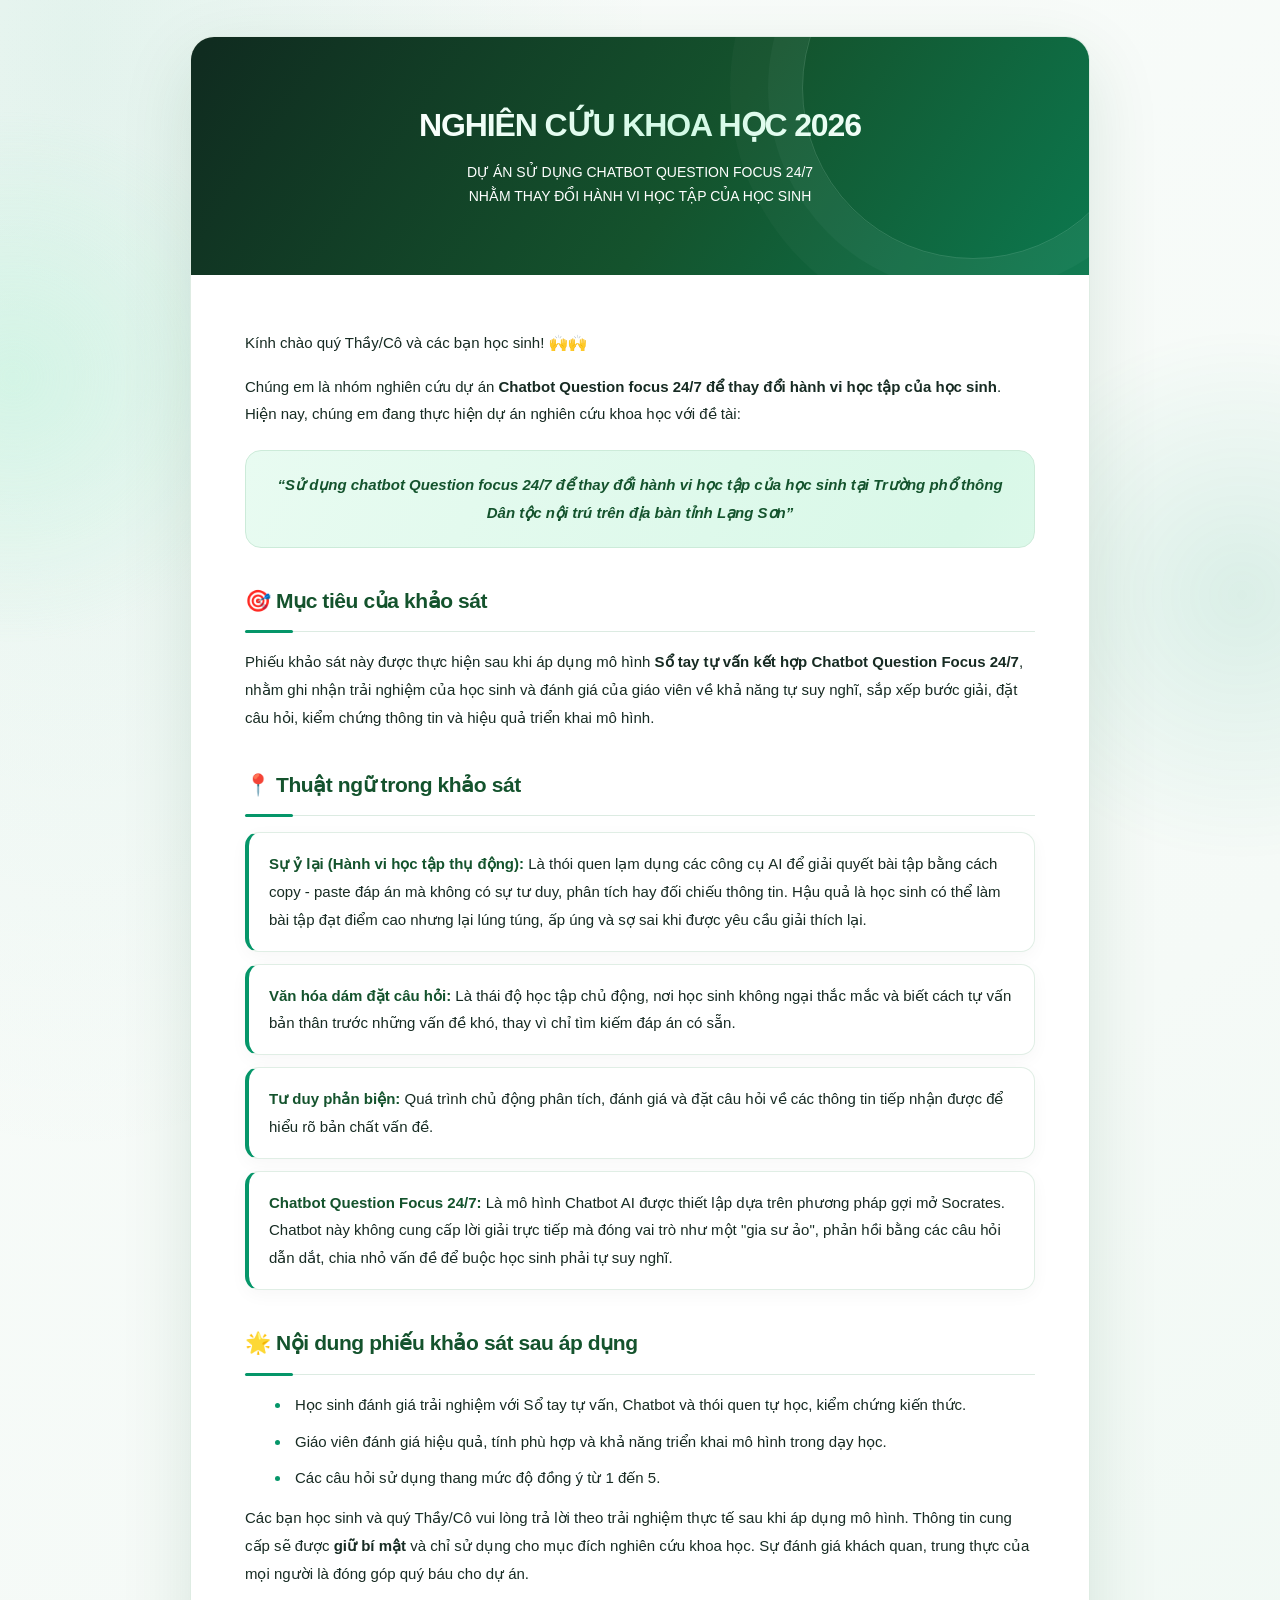
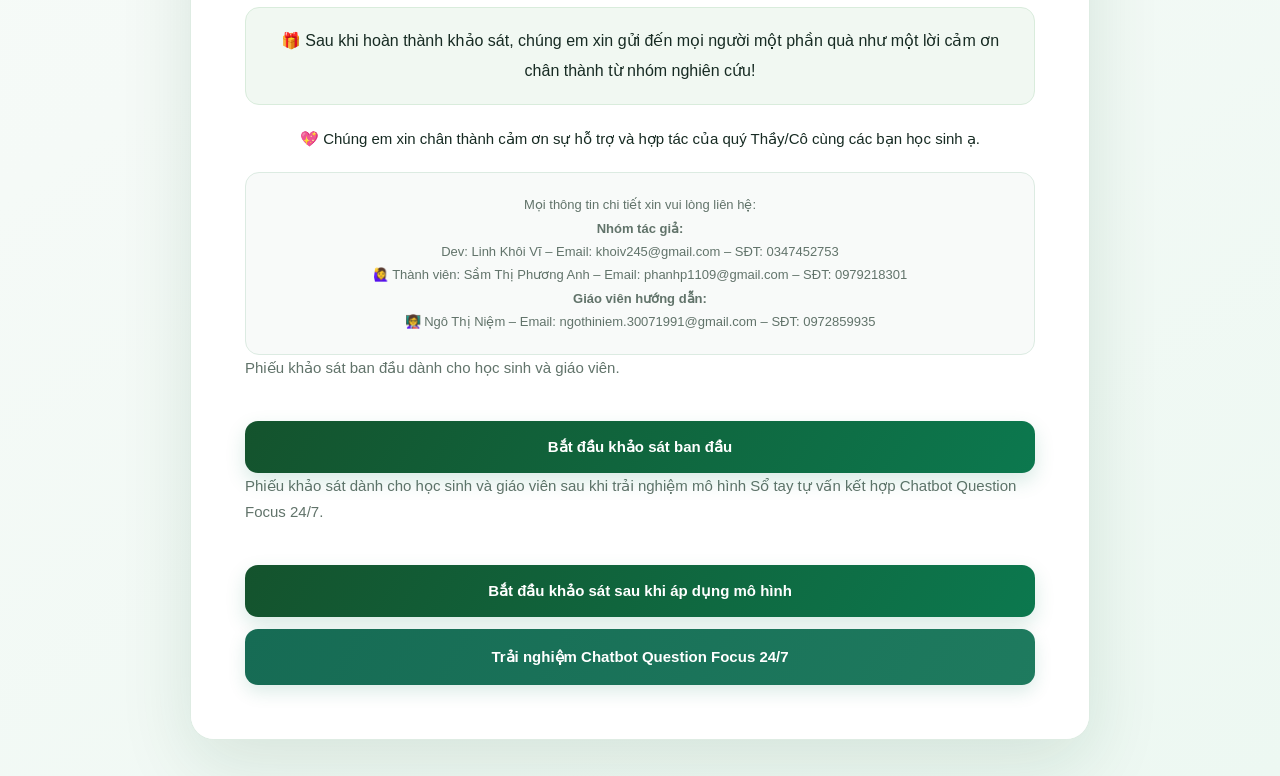
==== commit ae397f2d: "Update index.html" ====
--- a/index.html
+++ b/index.html
@@ -33,7 +33,7 @@
     <!-- Nội dung text -->
     <div class="intro-content">
       <p>Kính chào quý Thầy/Cô và các bạn học sinh! 🙌🙌</p>
-      <p>Chúng em là nhóm nghiên cứu đến từ trường <strong>PTDTNT THCS&THPT Văn Quan, tỉnh Lạng Sơn</strong>. Hiện nay, chúng em đang thực hiện dự án nghiên cứu khoa học với đề tài:</p>
+      <p>Chúng em là nhóm nghiên cứu dự án <strong>Chatbot Question focus 24/7 để thay đổi hành vi học tập của học sinh</strong>. Hiện nay, chúng em đang thực hiện dự án nghiên cứu khoa học với đề tài:</p>
       <p class="topic">
         “Sử dụng chatbot Question focus 24/7 để thay đổi hành vi học tập của học sinh tại Trường phổ thông Dân tộc nội trú trên địa bàn tỉnh Lạng Sơn”
       </p>
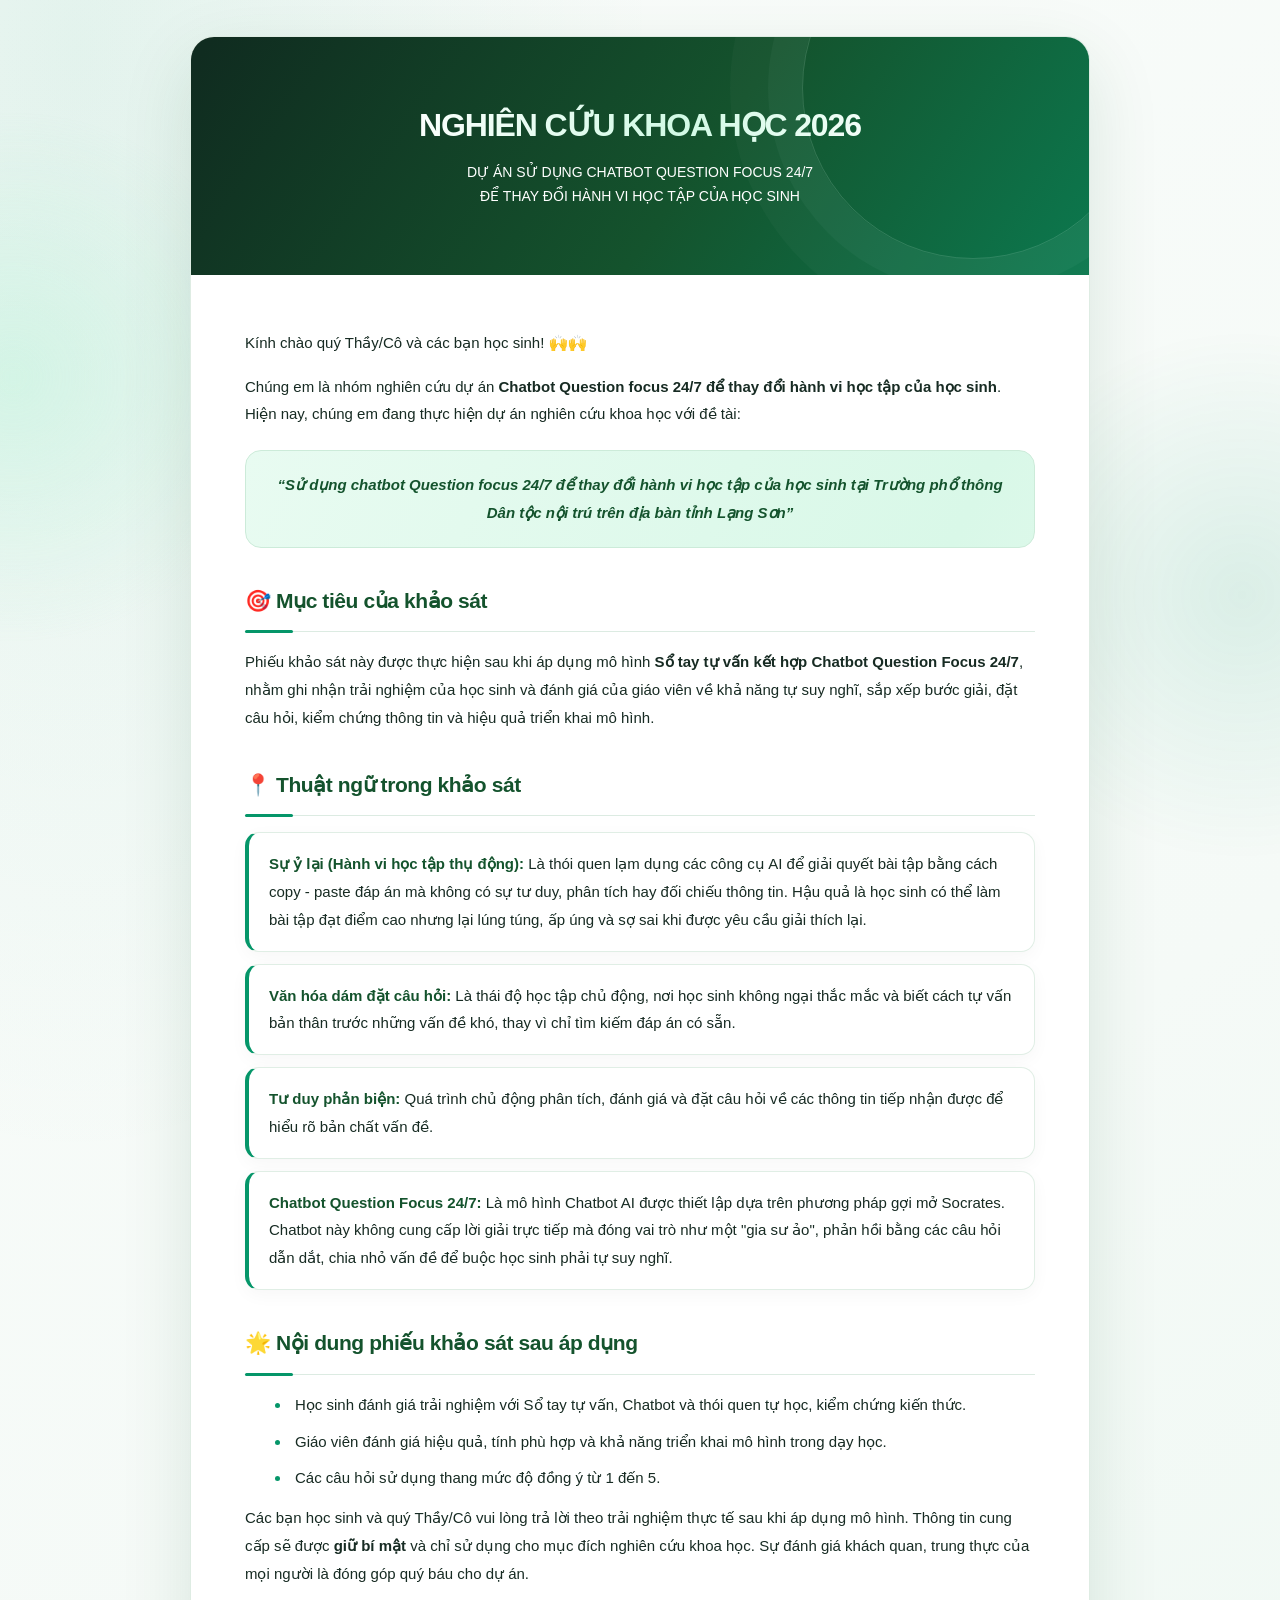
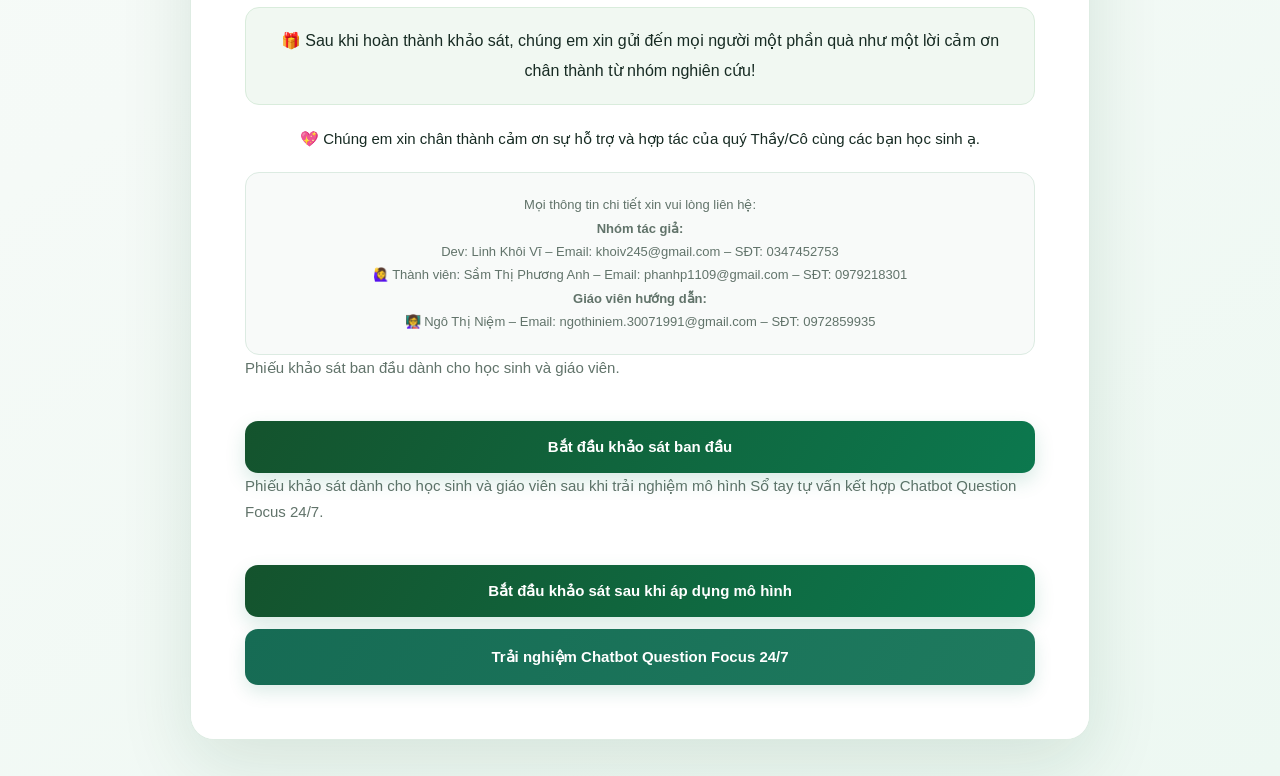
==== commit 15eca858: "Update index.html" ====
--- a/index.html
+++ b/index.html
@@ -13,7 +13,7 @@
     <h1>NGHIÊN CỨU KHOA HỌC 2026</h1>
     <div class="subtitle">
       DỰ ÁN SỬ DỤNG CHATBOT QUESTION FOCUS 24/7<br>
-      NHẰM THAY ĐỔI HÀNH VI HỌC TẬP CỦA HỌC SINH
+      ĐỂ THAY ĐỔI HÀNH VI HỌC TẬP CỦA HỌC SINH
     </div>
   </div>
 
@@ -23,7 +23,7 @@
     <!-- Banner đầu trang -->
     <div class="banner-wrap">
       <img
-        src="https://i.postimg.cc/vBCntQRx/bannerkhkt.png"
+        src="https://i.postimg.cc/RV6JxcWN/e5104c39-12ab-4881-867c-1153b3de5f42.png"
         alt="Banner dự án NCKH - Chatbot Question Focus 24/7"
         class="banner-img"
         onerror="this.parentElement.style.display='none'"
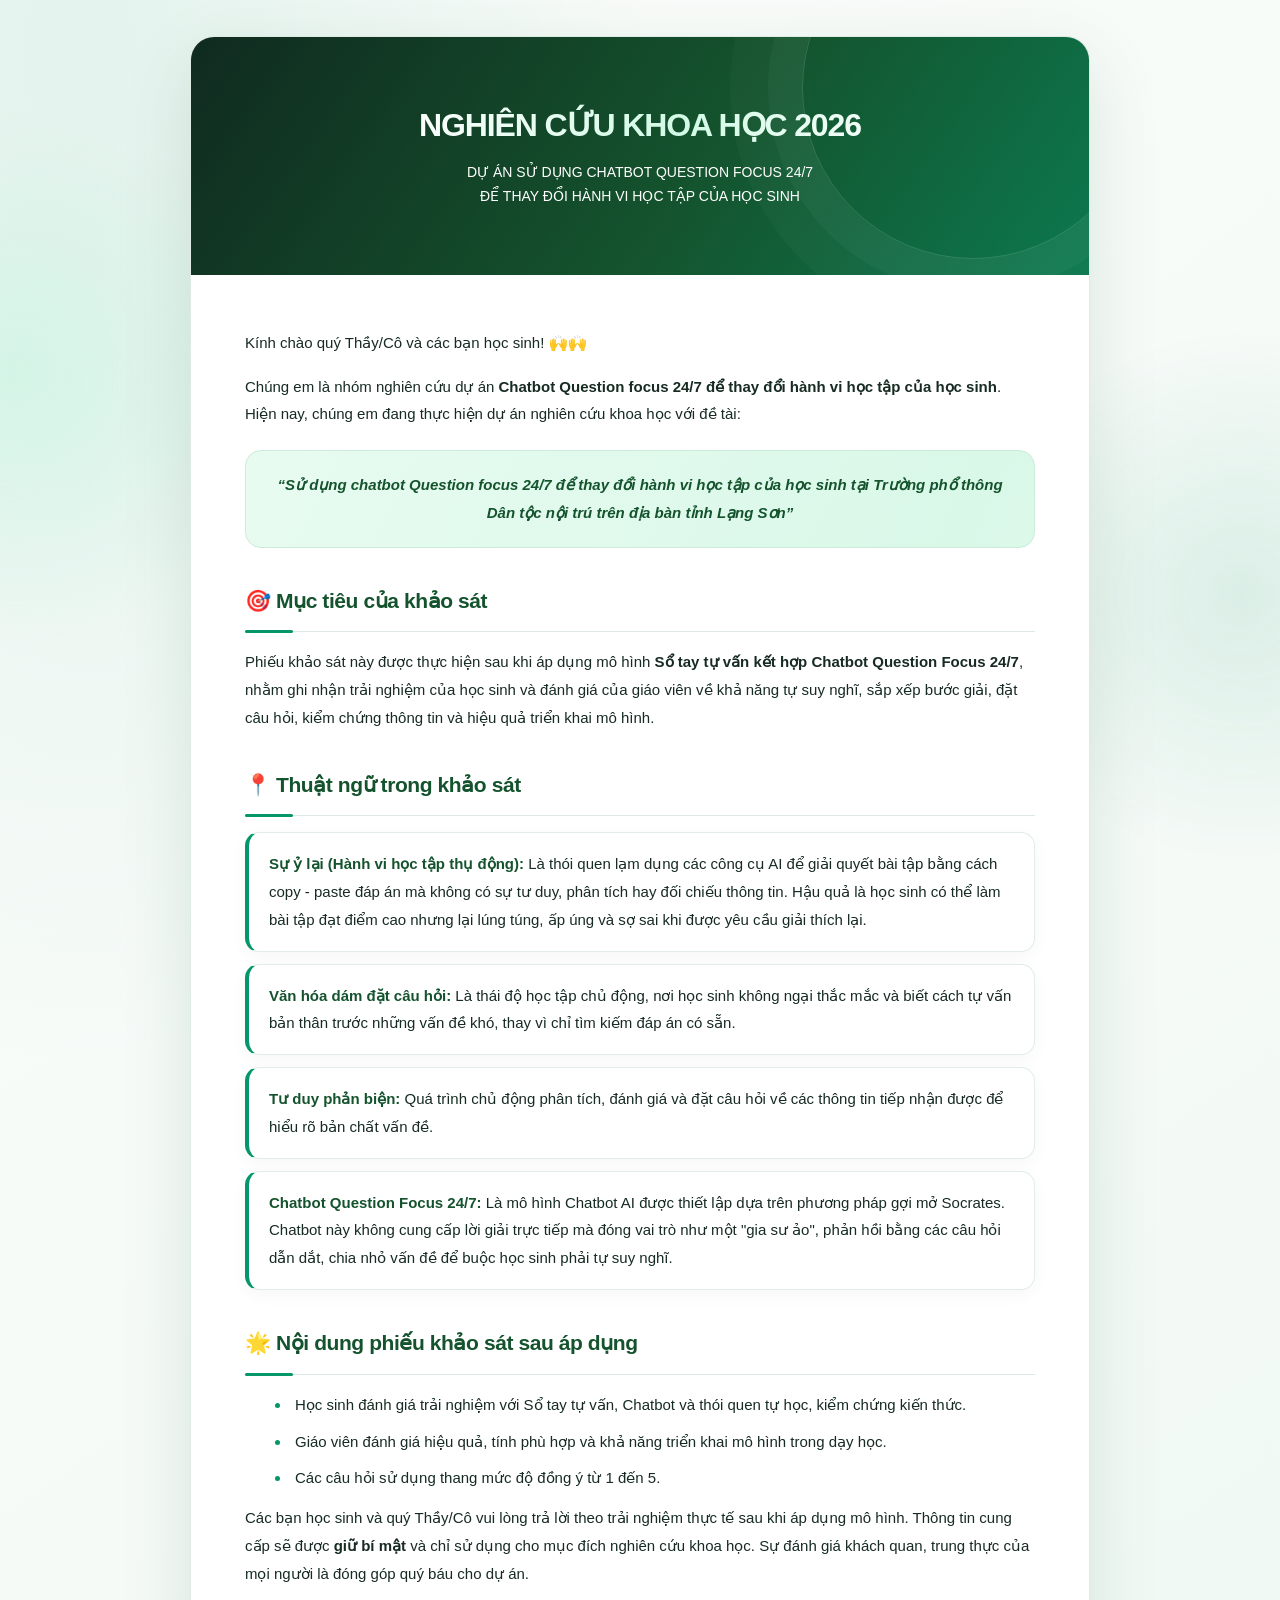
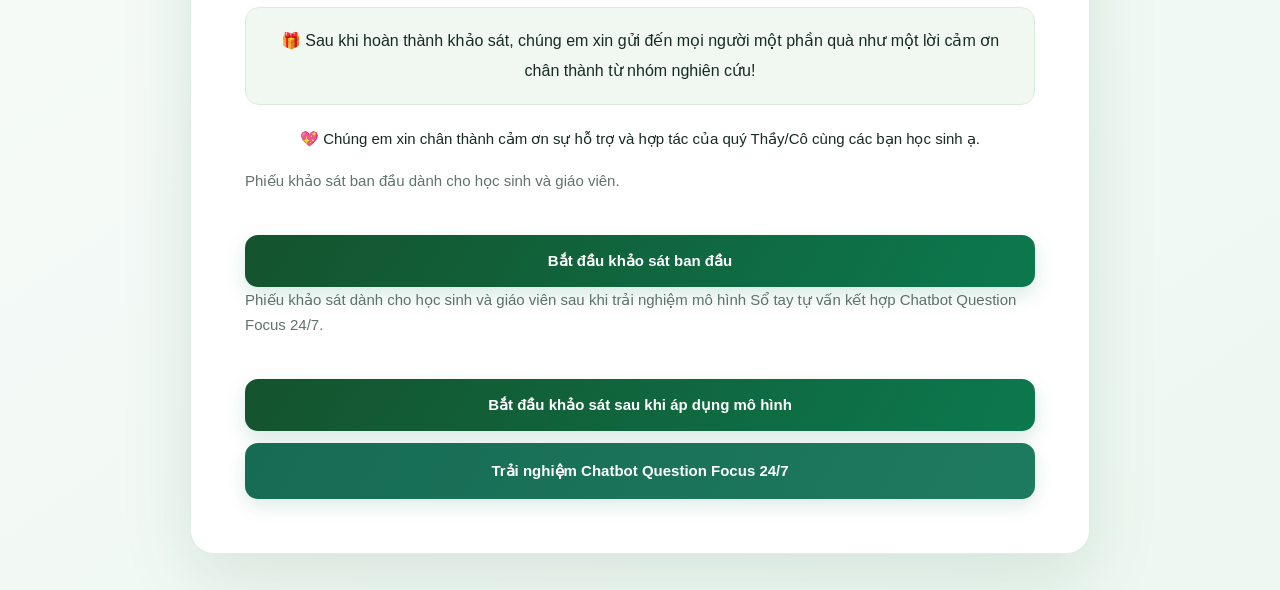
==== commit 9b15fcce: "Update index.html" ====
--- a/index.html
+++ b/index.html
@@ -69,15 +69,6 @@
       </p>
 
       <p class="thanks">💖 Chúng em xin chân thành cảm ơn sự hỗ trợ và hợp tác của quý Thầy/Cô cùng các bạn học sinh ạ.</p>
-
-      <div class="contact">
-        Mọi thông tin chi tiết xin vui lòng liên hệ:<br>
-        <strong>Nhóm tác giả:</strong><br>
-        Dev: Linh Khôi Vĩ – Email: khoiv245@gmail.com – SĐT: 0347452753<br>
-        🙋‍♀️ Thành viên: Sầm Thị Phương Anh – Email: phanhp1109@gmail.com – SĐT: 0979218301<br>
-        <strong>Giáo viên hướng dẫn:</strong><br>
-        👩‍🏫 Ngô Thị Niệm – Email: ngothiniem.30071991@gmail.com – SĐT: 0972859935
-      </div>
 
       <p class="survey-intro">Phiếu khảo sát ban đầu dành cho học sinh và giáo viên.</p>
       <button class="btn-submit" type="button" onclick="showRoleSelection('initial')">
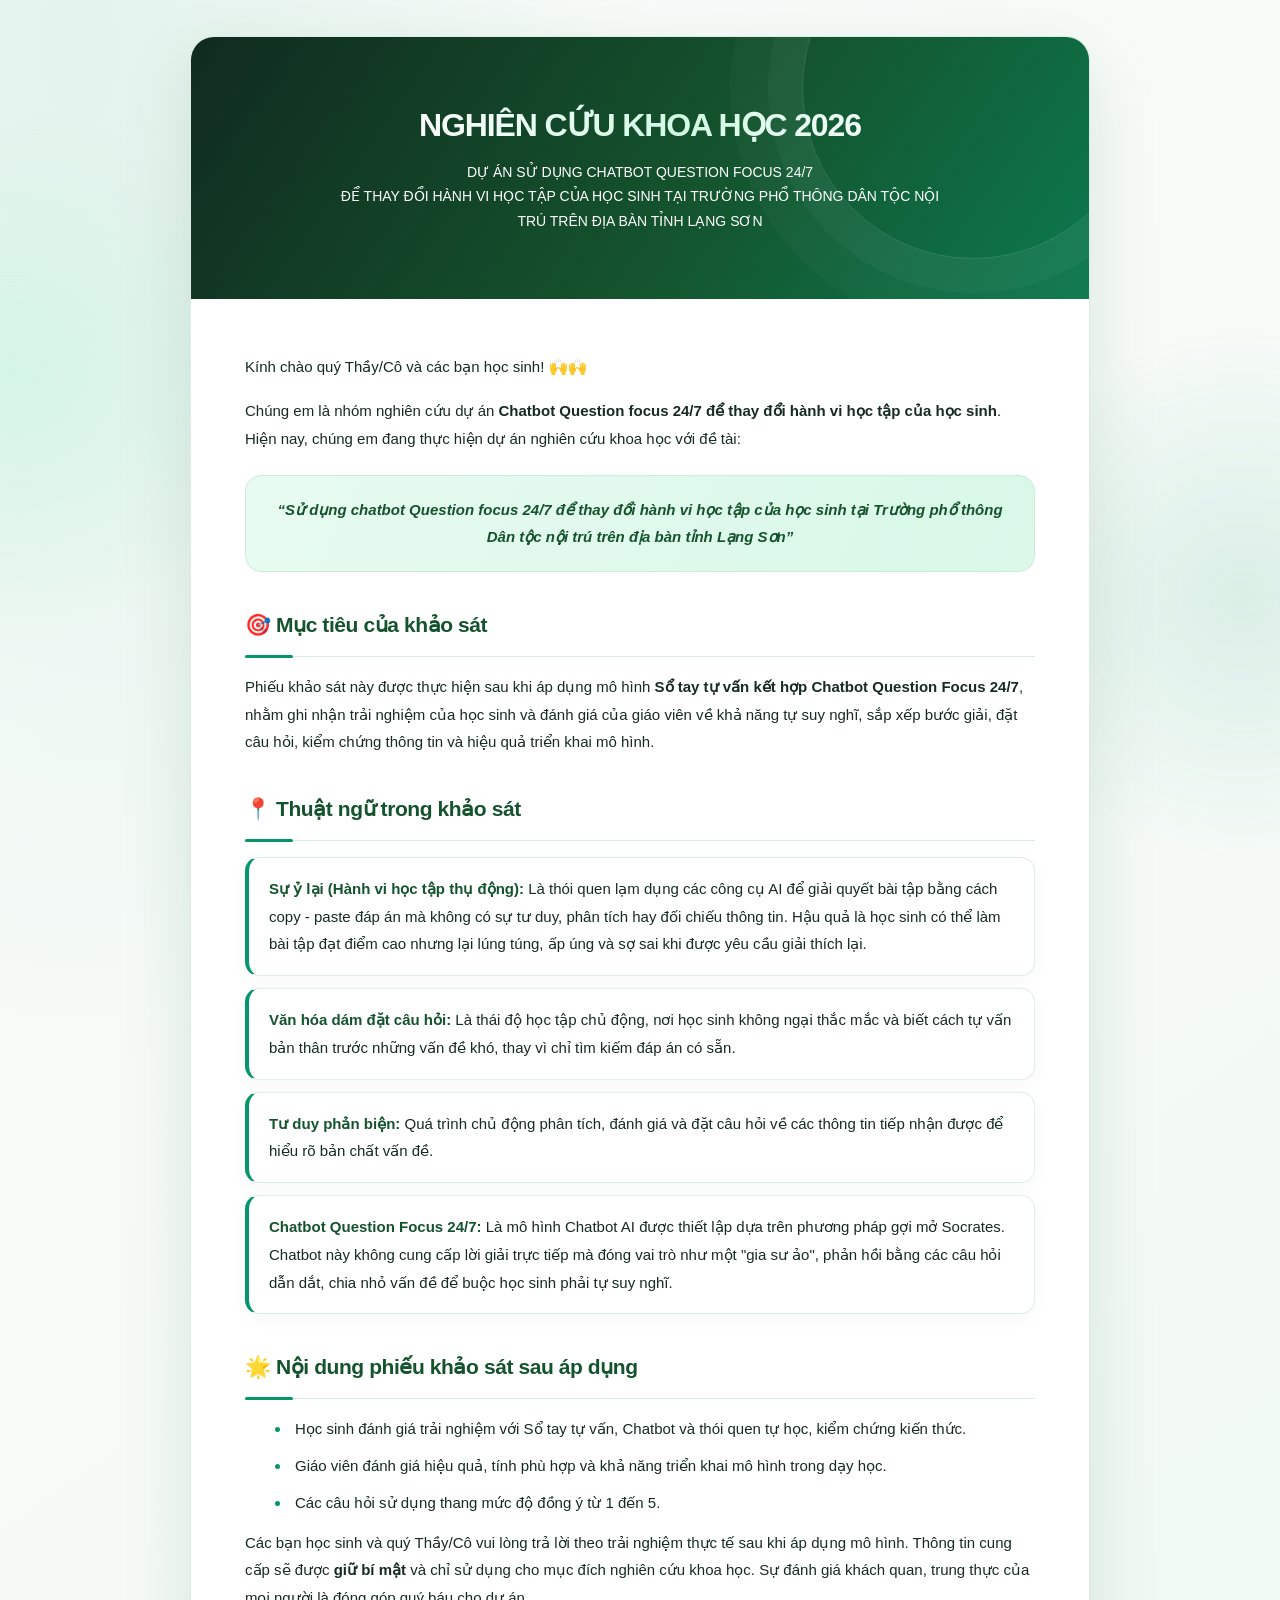
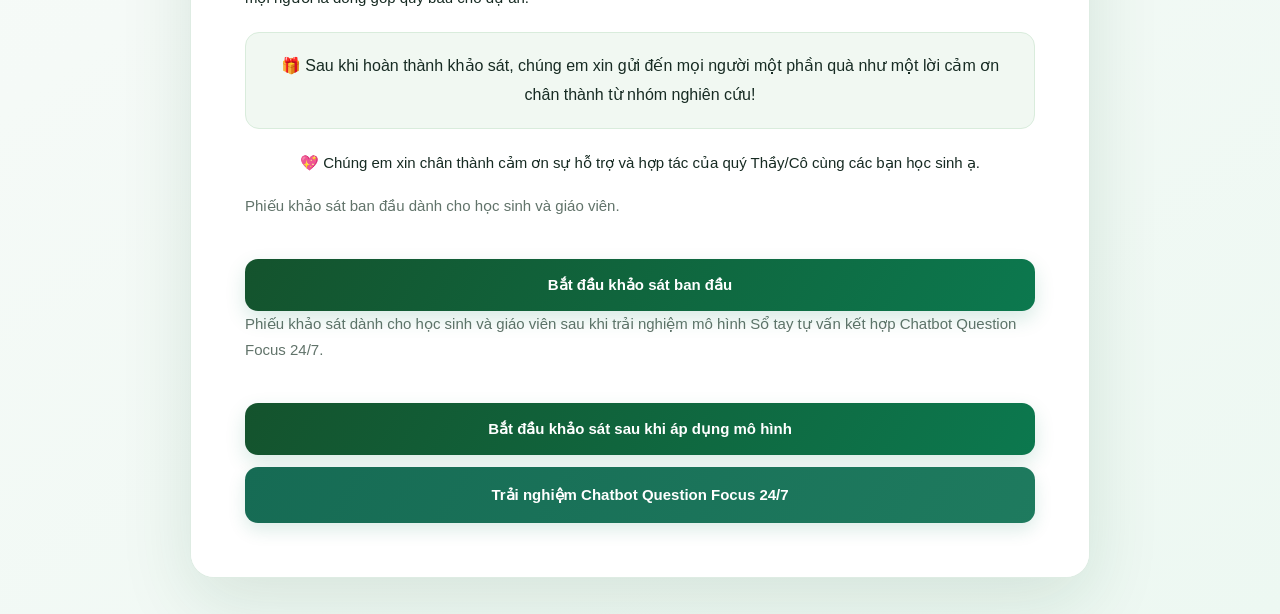
==== commit b0fd7cf1: "Update index.html" ====
--- a/index.html
+++ b/index.html
@@ -13,7 +13,7 @@
     <h1>NGHIÊN CỨU KHOA HỌC 2026</h1>
     <div class="subtitle">
       DỰ ÁN SỬ DỤNG CHATBOT QUESTION FOCUS 24/7<br>
-      ĐỂ THAY ĐỔI HÀNH VI HỌC TẬP CỦA HỌC SINH
+      ĐỂ THAY ĐỔI HÀNH VI HỌC TẬP CỦA HỌC SINH TẠI TRƯỜNG PHỔ THÔNG DÂN TỘC NỘI TRÚ TRÊN ĐỊA BÀN TỈNH LẠNG SƠN
     </div>
   </div>
 
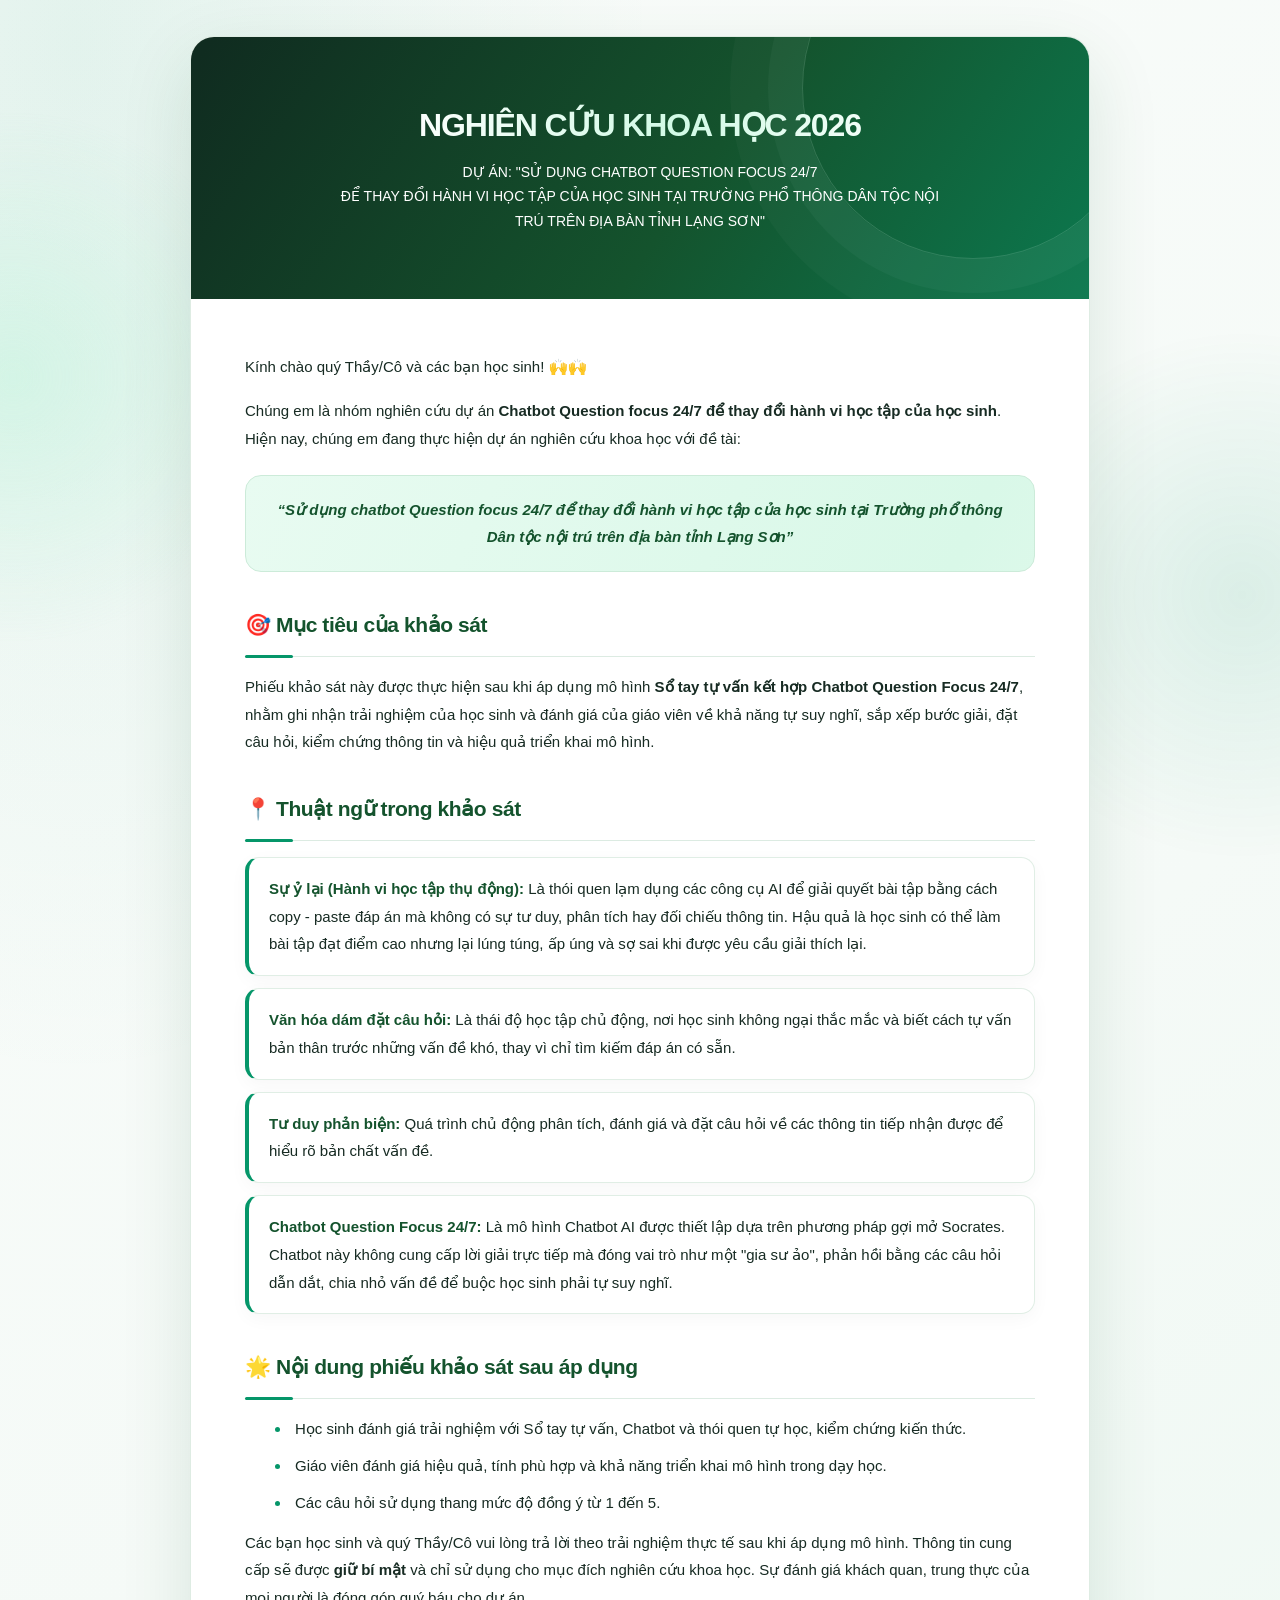
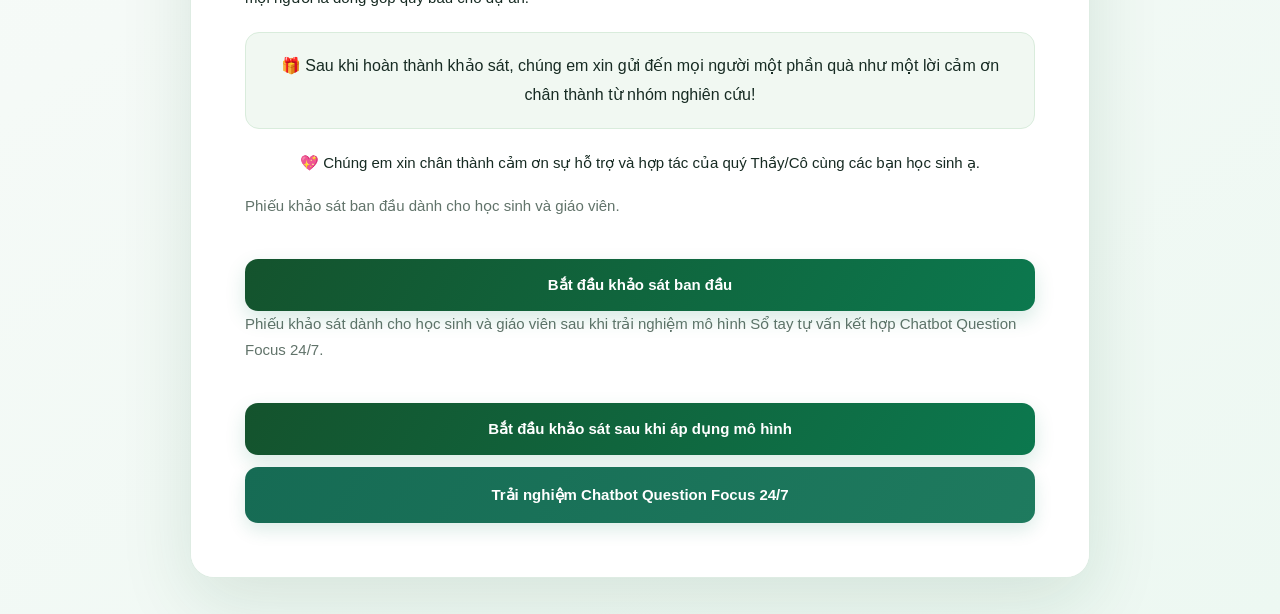
==== commit fa76270e: "Update print statement from 'Hello' to 'Goodbye'" ====
--- a/index.html
+++ b/index.html
@@ -12,8 +12,8 @@
   <div class="header">
     <h1>NGHIÊN CỨU KHOA HỌC 2026</h1>
     <div class="subtitle">
-      DỰ ÁN SỬ DỤNG CHATBOT QUESTION FOCUS 24/7<br>
-      ĐỂ THAY ĐỔI HÀNH VI HỌC TẬP CỦA HỌC SINH TẠI TRƯỜNG PHỔ THÔNG DÂN TỘC NỘI TRÚ TRÊN ĐỊA BÀN TỈNH LẠNG SƠN
+      DỰ ÁN: "SỬ DỤNG CHATBOT QUESTION FOCUS 24/7<br>
+      ĐỂ THAY ĐỔI HÀNH VI HỌC TẬP CỦA HỌC SINH TẠI TRƯỜNG PHỔ THÔNG DÂN TỘC NỘI TRÚ TRÊN ĐỊA BÀN TỈNH LẠNG SƠN"
     </div>
   </div>
 
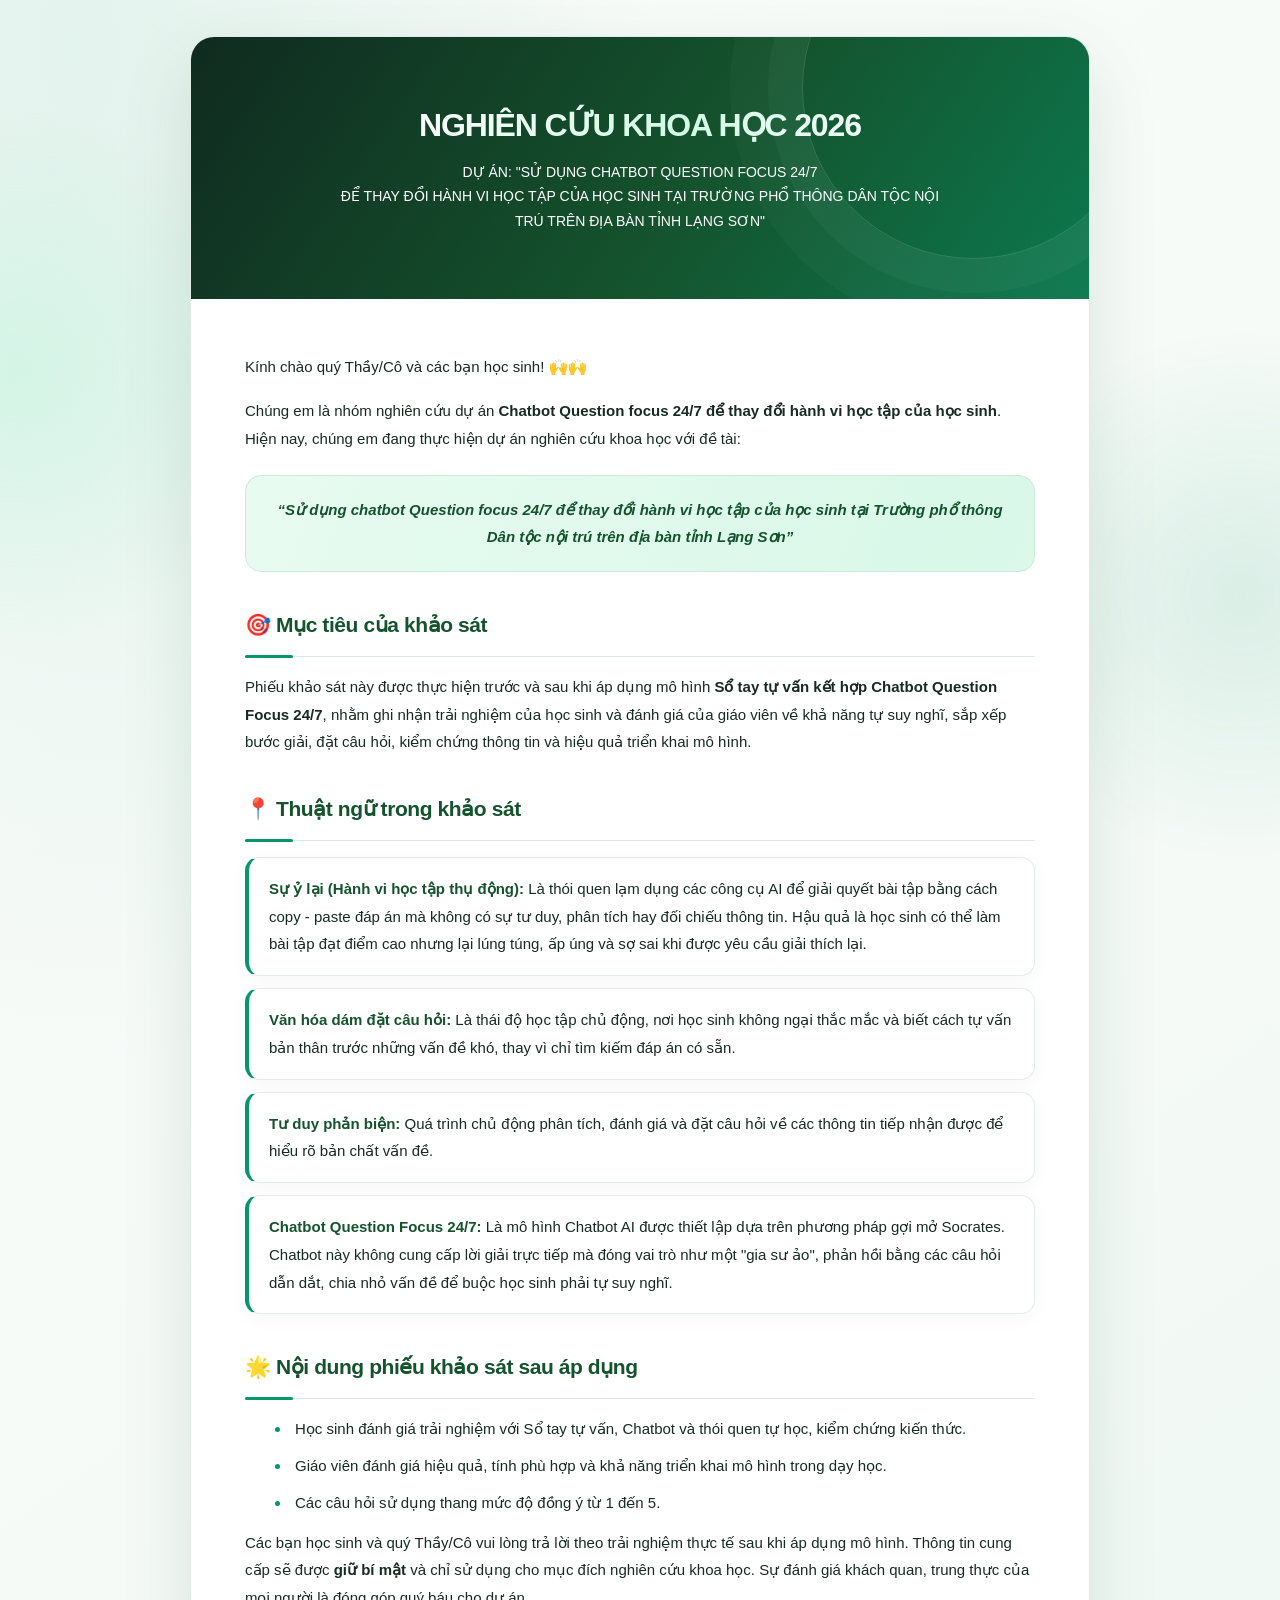
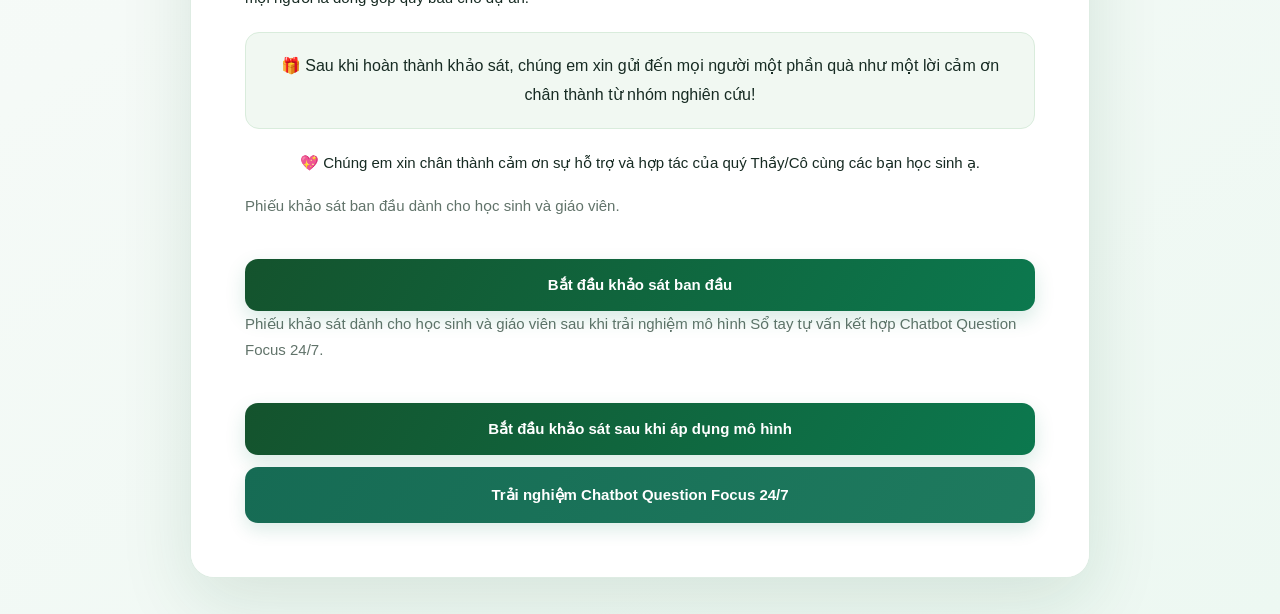
==== commit e1b30ffd: "Update index.html" ====
--- a/index.html
+++ b/index.html
@@ -39,7 +39,7 @@
       </p>
 
       <h2>🎯 Mục tiêu của khảo sát</h2>
-      <p>Phiếu khảo sát này được thực hiện sau khi áp dụng mô hình <strong>Sổ tay tự vấn kết hợp Chatbot Question Focus 24/7</strong>, nhằm ghi nhận trải nghiệm của học sinh và đánh giá của giáo viên về khả năng tự suy nghĩ, sắp xếp bước giải, đặt câu hỏi, kiểm chứng thông tin và hiệu quả triển khai mô hình.</p>
+      <p>Phiếu khảo sát này được thực hiện trước và sau khi áp dụng mô hình <strong>Sổ tay tự vấn kết hợp Chatbot Question Focus 24/7</strong>, nhằm ghi nhận trải nghiệm của học sinh và đánh giá của giáo viên về khả năng tự suy nghĩ, sắp xếp bước giải, đặt câu hỏi, kiểm chứng thông tin và hiệu quả triển khai mô hình.</p>
 
       <h2>📍 Thuật ngữ trong khảo sát</h2>
       <div class="term-box">
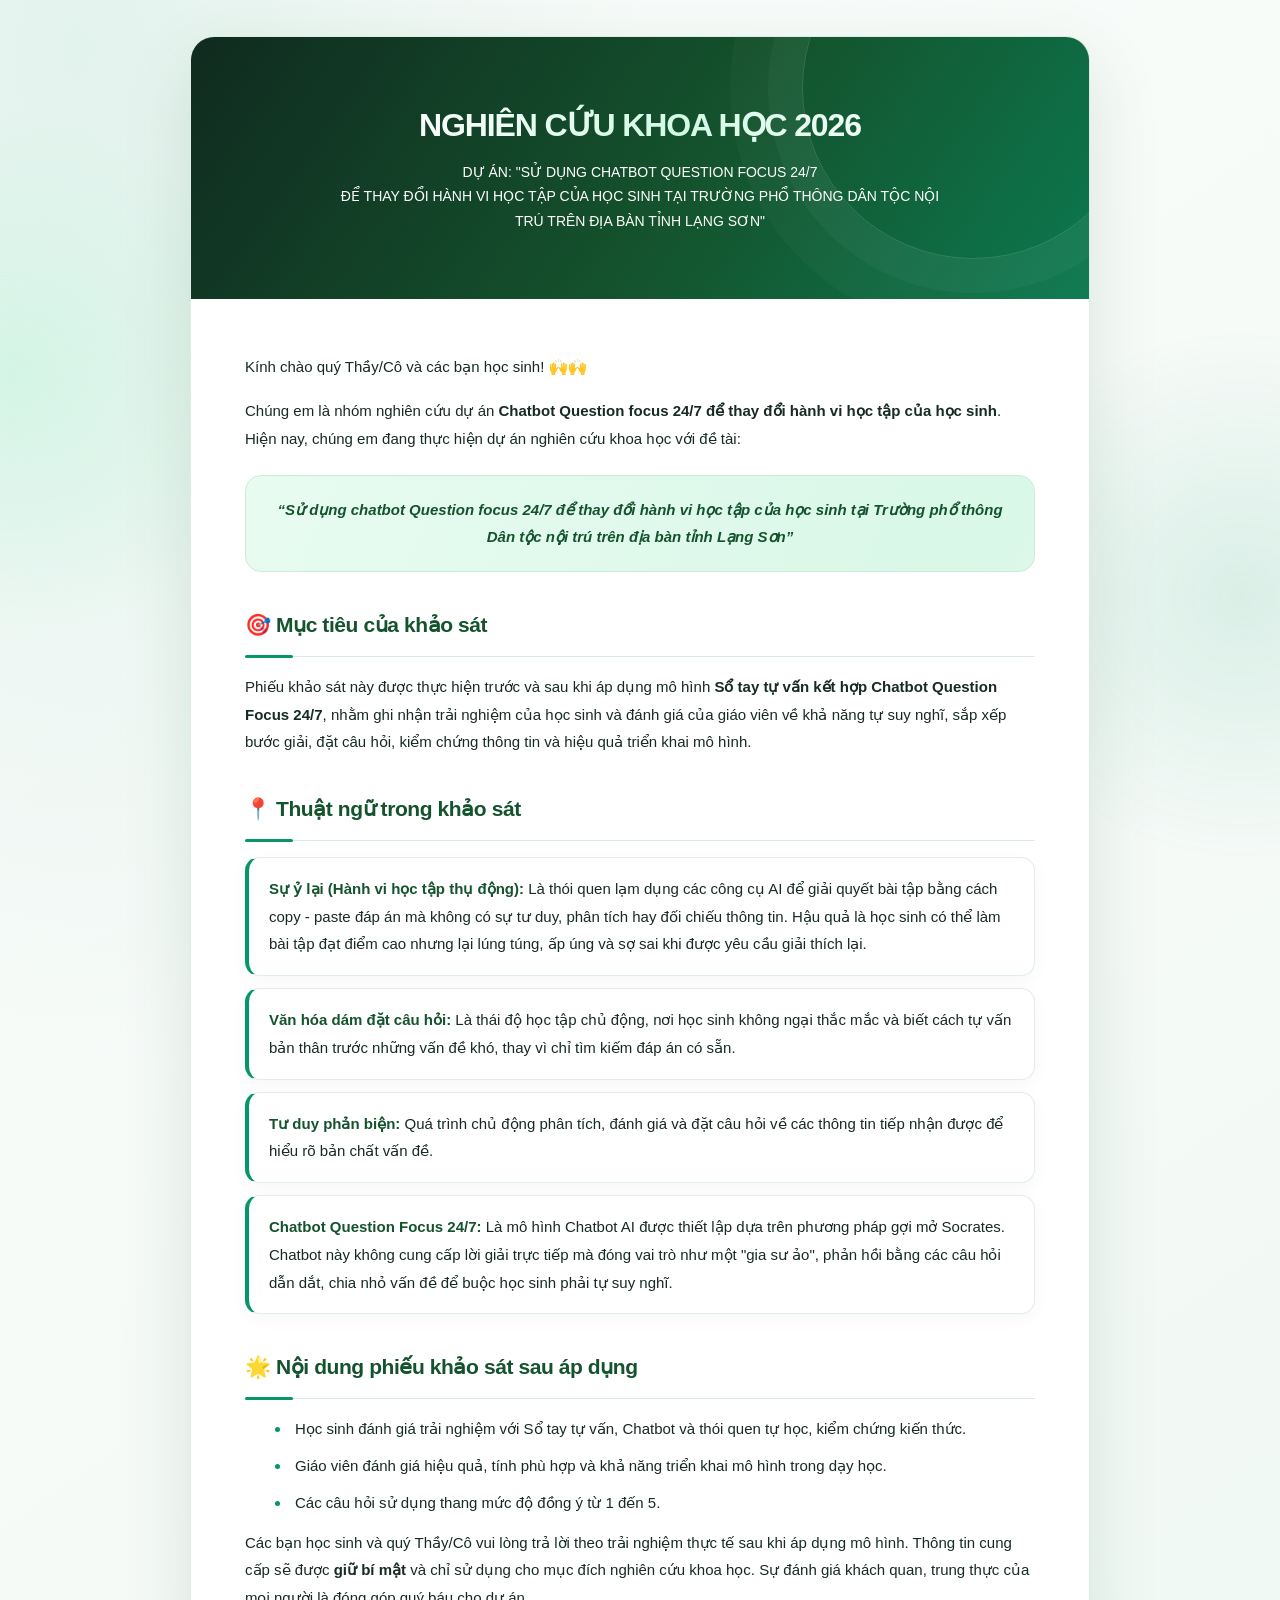
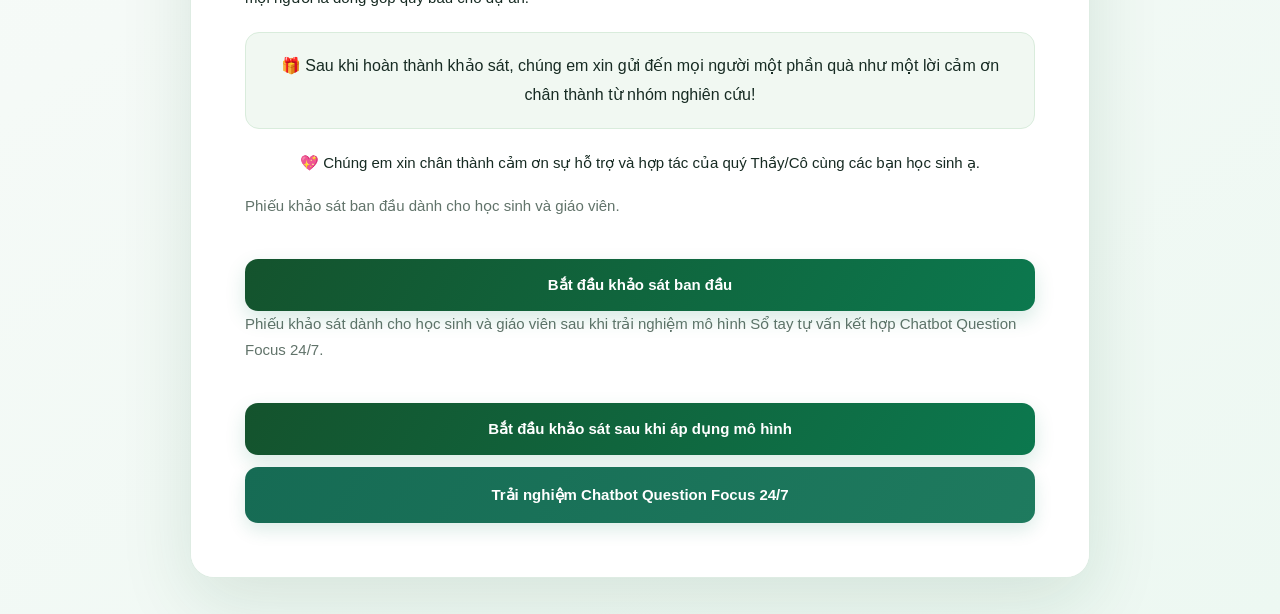
==== commit f713f2f3: "Update index.html" ====
--- a/index.html
+++ b/index.html
@@ -79,7 +79,7 @@
         Bắt đầu khảo sát sau khi áp dụng mô hình
       </button>
 
-<a href="https://gemini.google.com/gem/1SuNA6aN_imQfyJyooSz0QFFwAR78Ip6Y?usp=sharing"
+<a href="https://gemini.google.com/gem/1z_tYSuAmh92ZQ6UnqXMDGX28NSg_LSMv?usp=sharing&pli=1"
    target="_blank"
    rel="noopener"
    class="btn-chatbot">
